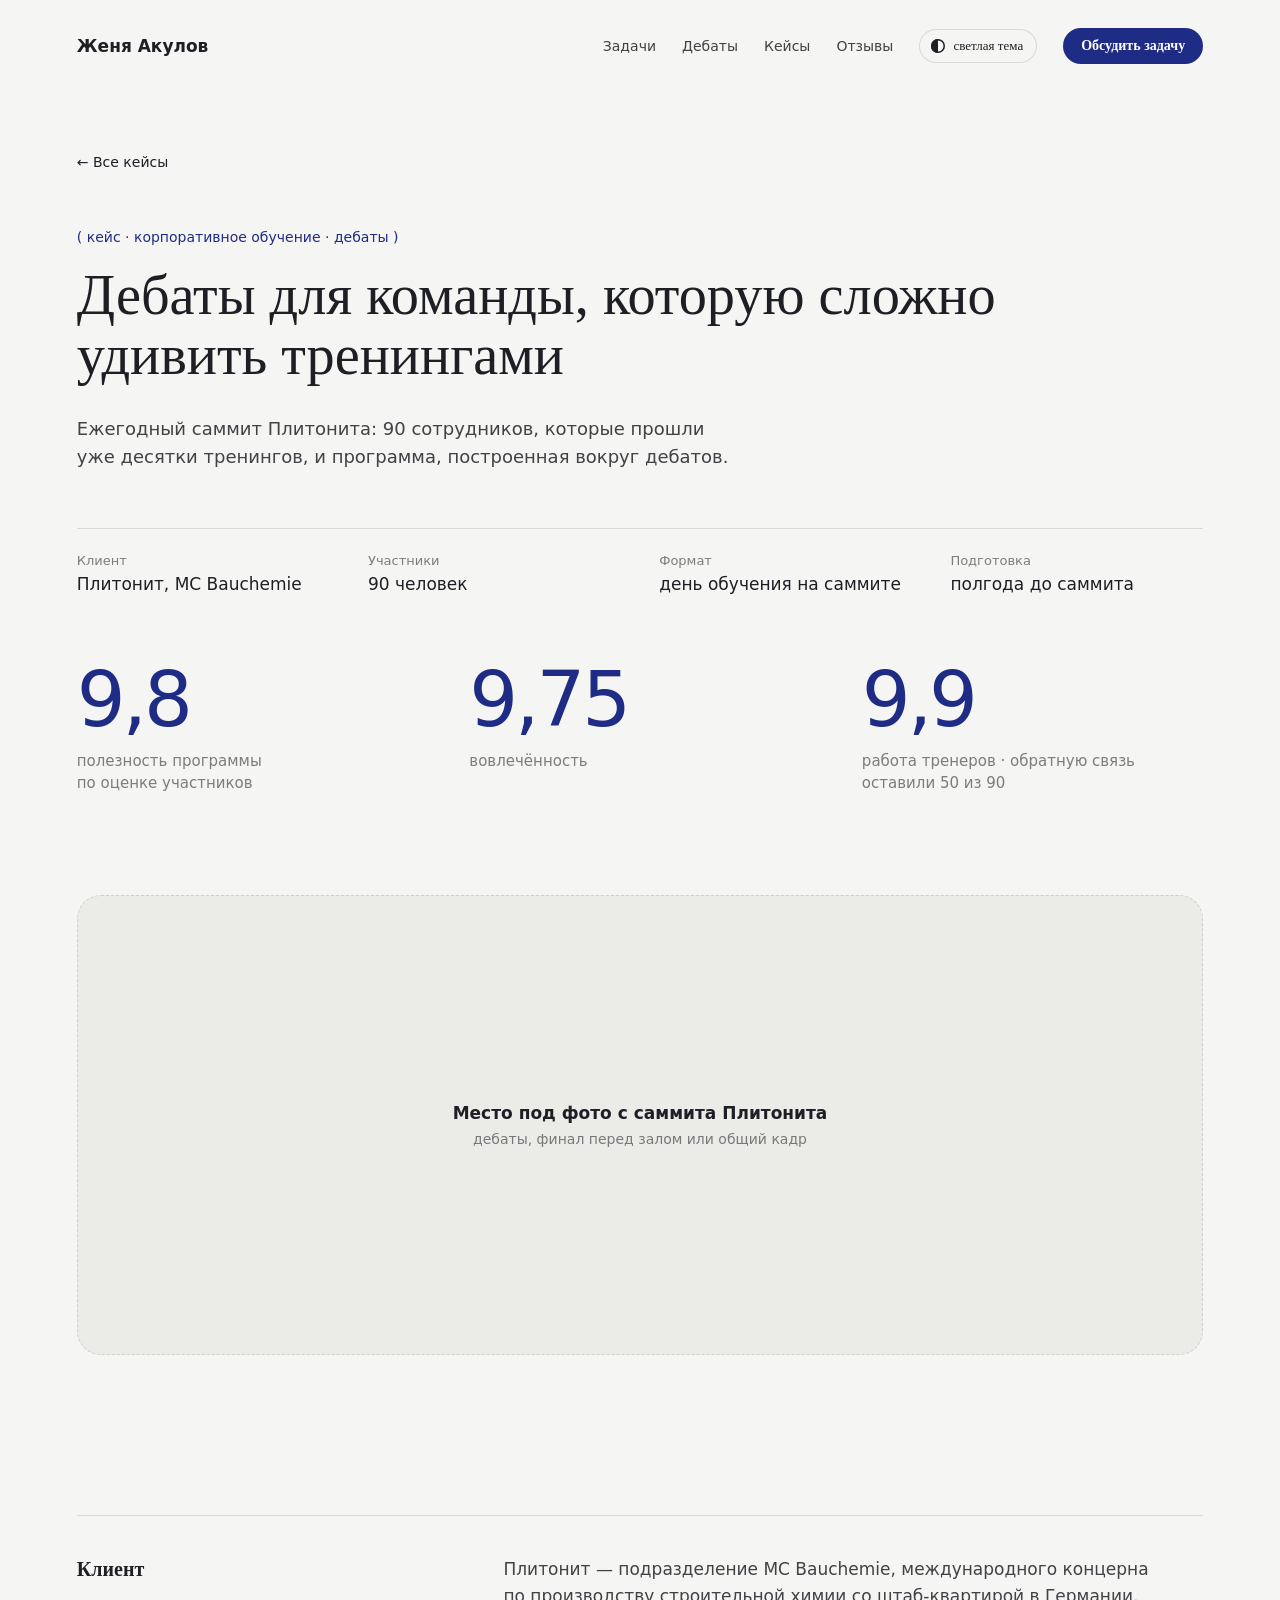
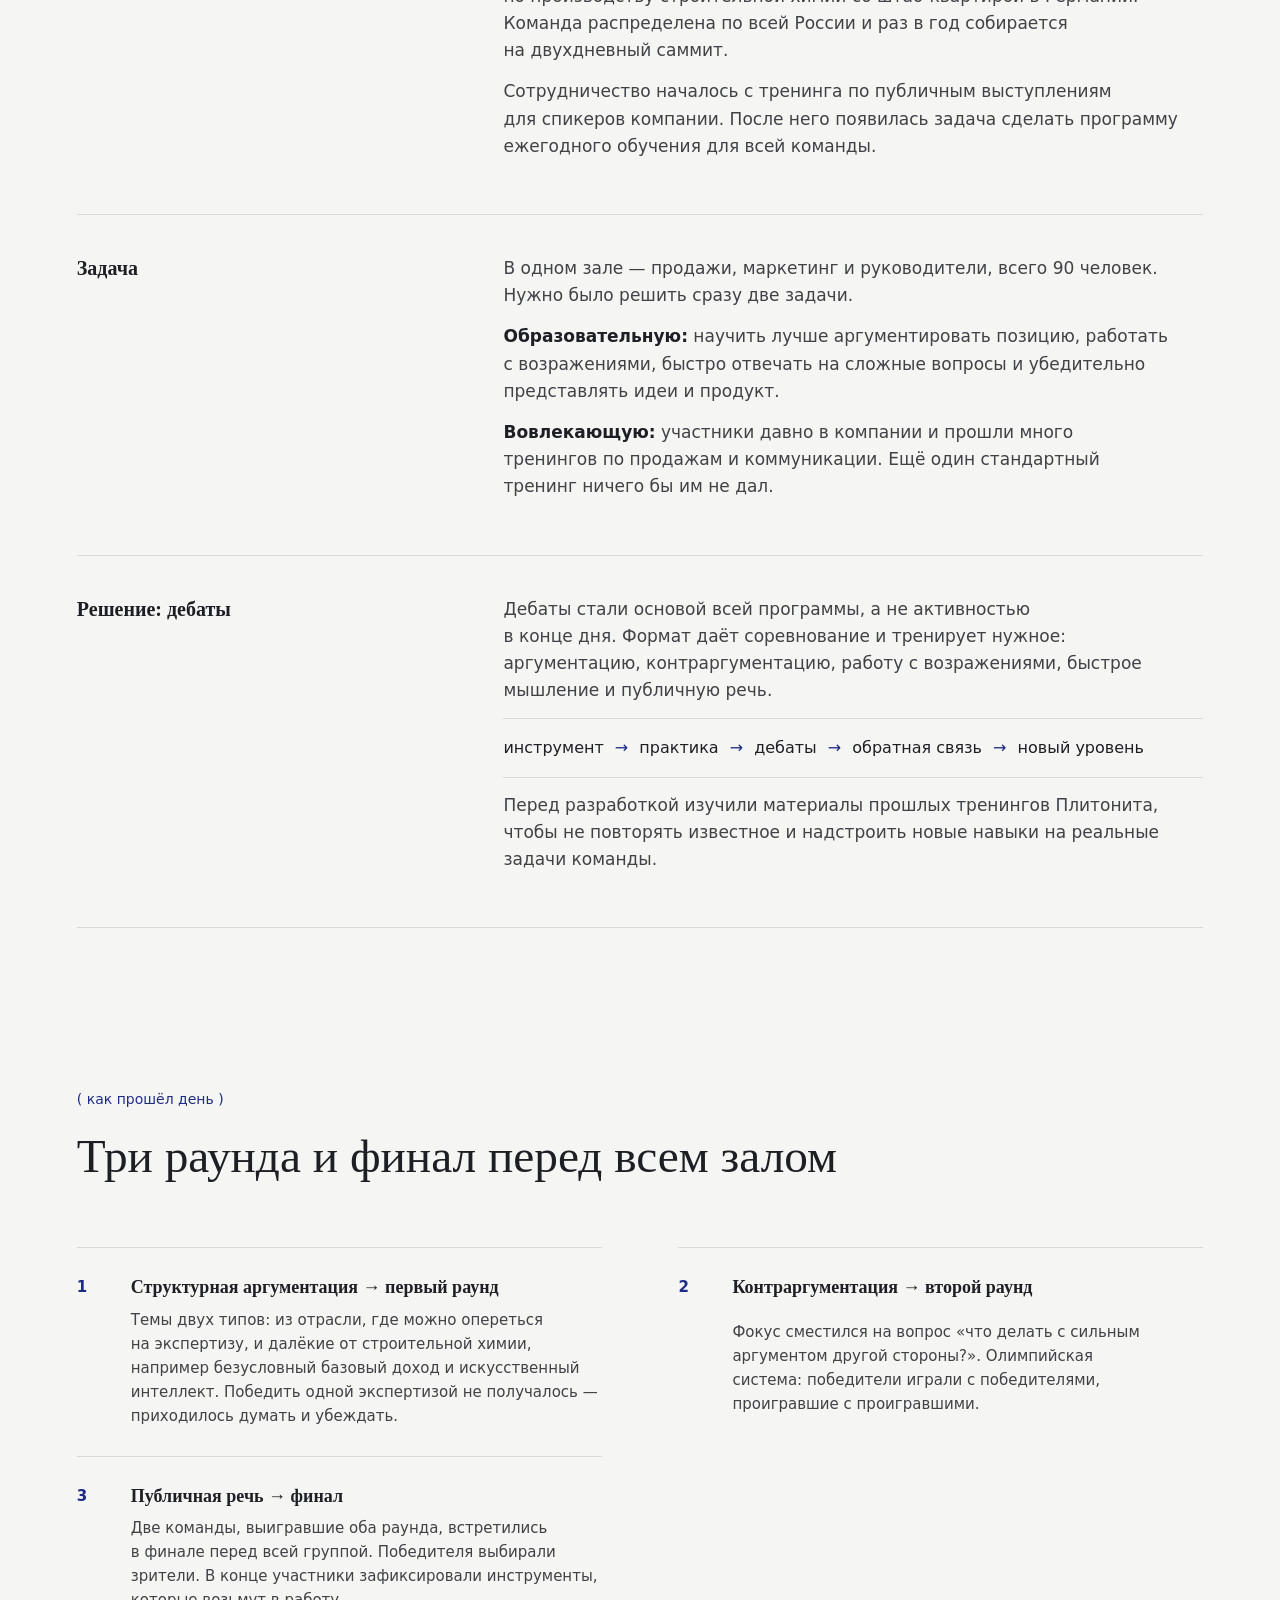
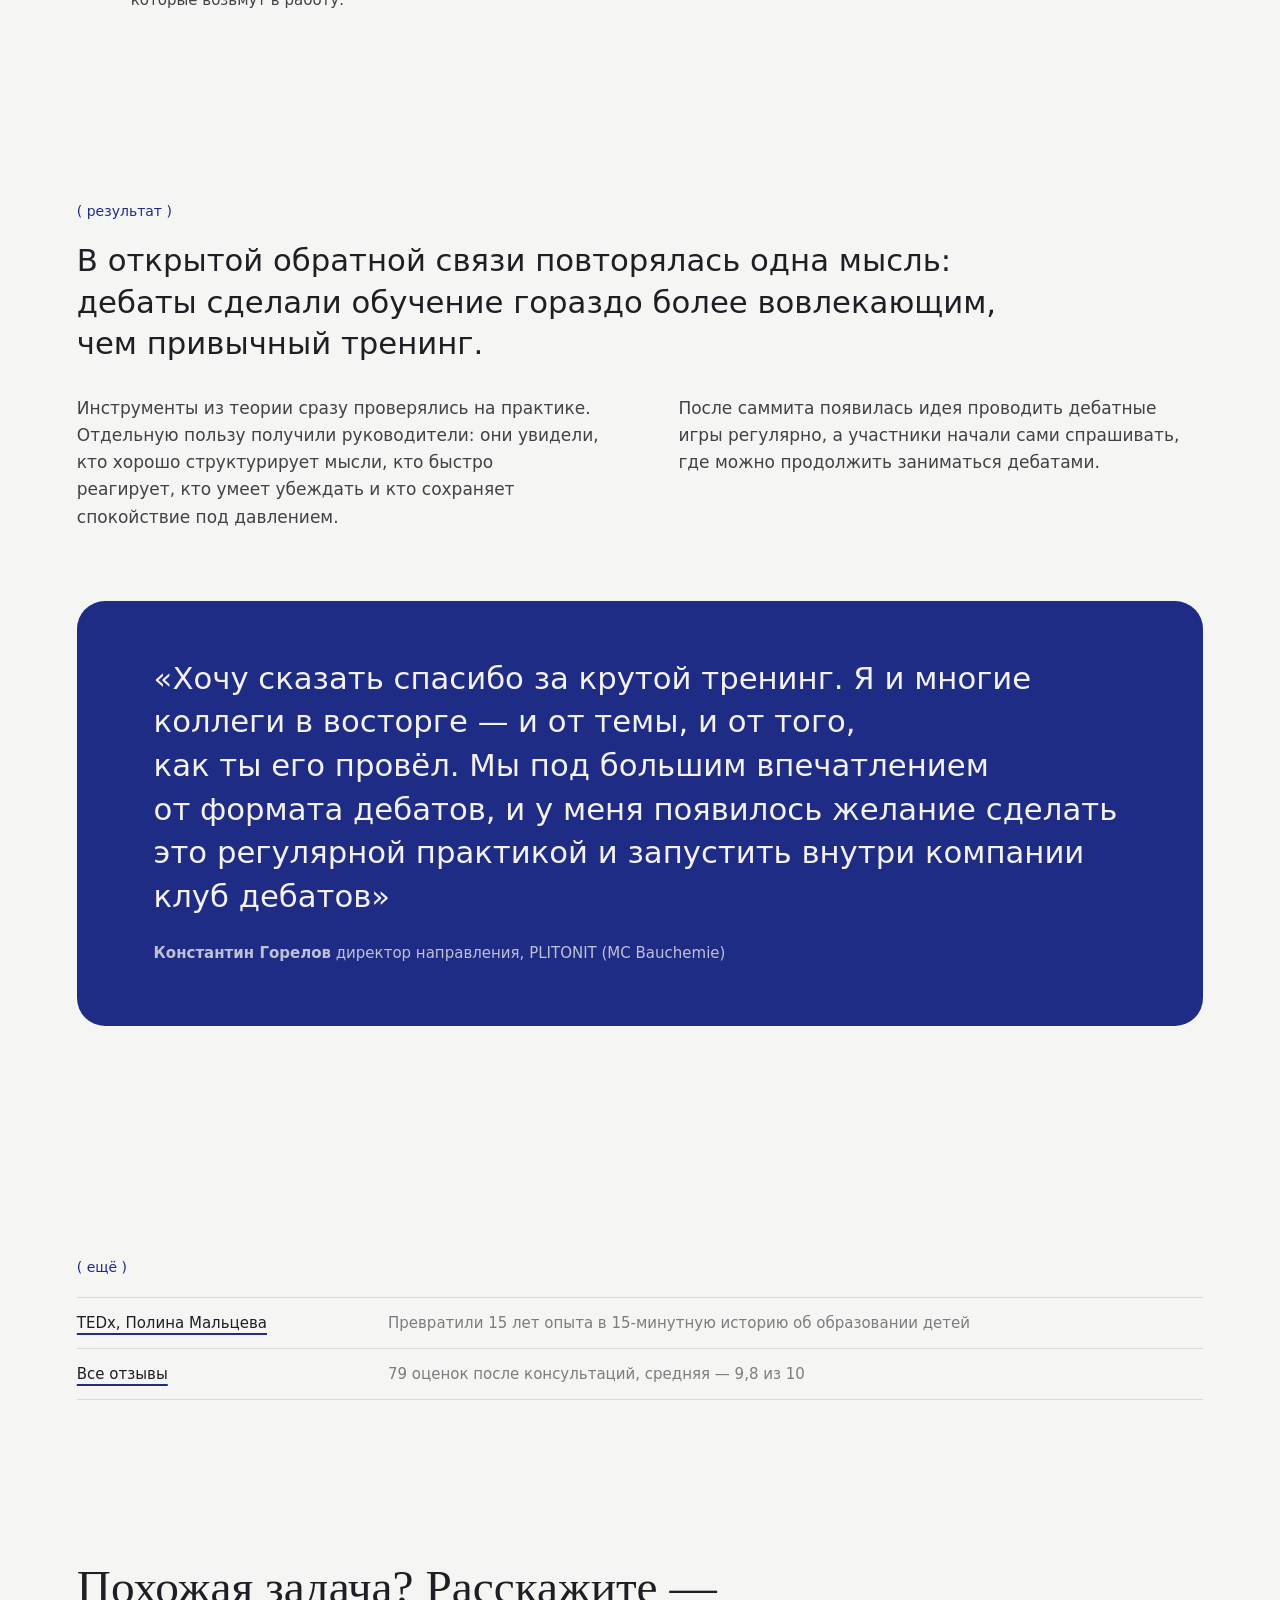
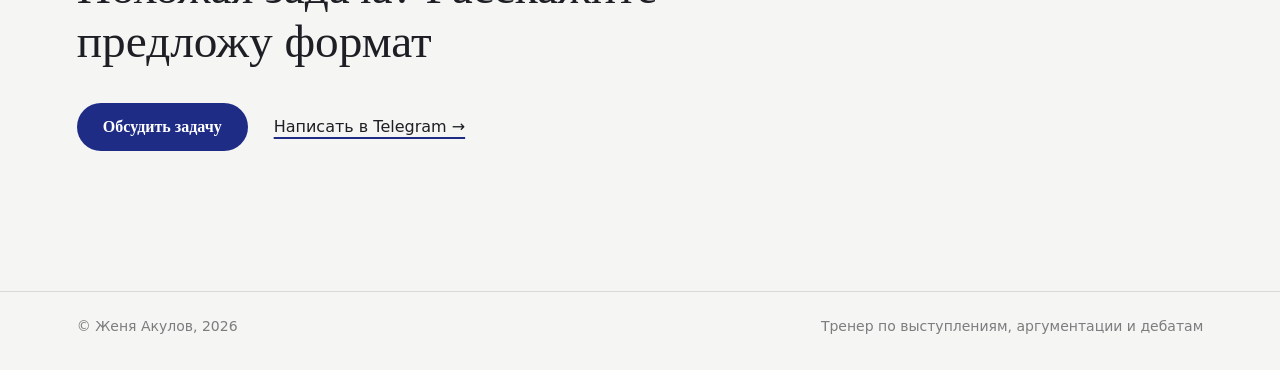
==== case-plitonit.html @ c0233791 "Add files via upload" ====
<!doctype html><html lang="ru"><head><meta charset="utf-8"><meta name="viewport" content="width=device-width,initial-scale=1"><title>Кейс: Плитонит · Женя Акулов</title><style>@font-face{font-family:'Golos Text';font-weight:400;font-display:swap;src:url(fonts/golos-text-cyrillic-400-normal.woff2) format('woff2');unicode-range:U+0301,U+0400-045F,U+0490-0491,U+04B0-04B1,U+2116}
@font-face{font-family:'Golos Text';font-weight:400;font-display:swap;src:url(fonts/golos-text-latin-400-normal.woff2) format('woff2');unicode-range:U+0000-00FF,U+0131,U+0152-0153,U+02BB-02BC,U+02C6,U+02DA,U+02DC,U+0304,U+0308,U+0329,U+2000-206F,U+20AC,U+2122,U+2191,U+2193,U+2212,U+2215,U+FEFF,U+FFFD}
@font-face{font-family:'Golos Text';font-weight:500;font-display:swap;src:url(fonts/golos-text-cyrillic-500-normal.woff2) format('woff2');unicode-range:U+0301,U+0400-045F,U+0490-0491,U+04B0-04B1,U+2116}
@font-face{font-family:'Golos Text';font-weight:500;font-display:swap;src:url(fonts/golos-text-latin-500-normal.woff2) format('woff2');unicode-range:U+0000-00FF,U+0131,U+0152-0153,U+02BB-02BC,U+02C6,U+02DA,U+02DC,U+0304,U+0308,U+0329,U+2000-206F,U+20AC,U+2122,U+2191,U+2193,U+2212,U+2215,U+FEFF,U+FFFD}
@font-face{font-family:'Golos Text';font-weight:600;font-display:swap;src:url(fonts/golos-text-cyrillic-600-normal.woff2) format('woff2');unicode-range:U+0301,U+0400-045F,U+0490-0491,U+04B0-04B1,U+2116}
@font-face{font-family:'Golos Text';font-weight:600;font-display:swap;src:url(fonts/golos-text-latin-600-normal.woff2) format('woff2');unicode-range:U+0000-00FF,U+0131,U+0152-0153,U+02BB-02BC,U+02C6,U+02DA,U+02DC,U+0304,U+0308,U+0329,U+2000-206F,U+20AC,U+2122,U+2191,U+2193,U+2212,U+2215,U+FEFF,U+FFFD}
@font-face{font-family:'Golos Text';font-weight:700;font-display:swap;src:url(fonts/golos-text-cyrillic-700-normal.woff2) format('woff2');unicode-range:U+0301,U+0400-045F,U+0490-0491,U+04B0-04B1,U+2116}
@font-face{font-family:'Golos Text';font-weight:700;font-display:swap;src:url(fonts/golos-text-latin-700-normal.woff2) format('woff2');unicode-range:U+0000-00FF,U+0131,U+0152-0153,U+02BB-02BC,U+02C6,U+02DA,U+02DC,U+0304,U+0308,U+0329,U+2000-206F,U+20AC,U+2122,U+2191,U+2193,U+2212,U+2215,U+FEFF,U+FFFD}
@font-face{font-family:'Dela Gothic One';font-weight:400;font-display:swap;src:url(fonts/dela-gothic-one-cyrillic-400-normal.woff2) format('woff2');unicode-range:U+0301,U+0400-045F,U+0490-0491,U+04B0-04B1,U+2116}
@font-face{font-family:'Dela Gothic One';font-weight:400;font-display:swap;src:url(fonts/dela-gothic-one-latin-400-normal.woff2) format('woff2');unicode-range:U+0000-00FF,U+0131,U+0152-0153,U+02BB-02BC,U+02C6,U+02DA,U+02DC,U+0304,U+0308,U+0329,U+2000-206F,U+20AC,U+2122,U+2191,U+2193,U+2212,U+2215,U+FEFF,U+FFFD}
@font-face{font-family:'Gearz';font-weight:700;src:url(fonts/gearz-b.woff2) format('woff2')}
*{box-sizing:border-box}html,body{margin:0}
body{background:transparent;font-family:'Golos Text',system-ui,sans-serif;-webkit-font-smoothing:antialiased}
.page{max-width:1440px;margin:0 auto}
.tool{position:sticky;top:0;z-index:50;display:flex;flex-wrap:wrap;gap:8px 18px;padding:10px 16px;background:rgba(24,24,27,.9);backdrop-filter:blur(10px)}
.tool>div{display:flex;gap:6px}
.tool button{font:500 14px 'Golos Text';border:0;border-radius:99px;padding:8px 14px;background:rgba(255,255,255,.1);color:#eee;cursor:pointer}
.tool button.on{background:#2F43C4;color:#fff}
@media (max-width:700px){.tool{position:static}}

.f-gearz{--disp:'Gearz';--dw:700;--ls:-.01em;--k:1}
.f-dela{--disp:'Dela Gothic One';--dw:400;--ls:-.01em;--k:.88}

.dark{--bg:#232327;--sf:#2D2D32;--ink:#F4F2EE;--mut:rgba(244,242,238,.8);--mut2:rgba(244,242,238,.55);--line:rgba(244,242,238,.13);--acc:#3D52D6;--acct:#9AA8FF;--hl:#1F2C86;--hlt:#F4F2EE;--btn:#2F43C4;--btnt:#FFFFFF}
.light{--bg:#F5F5F3;--sf:#EBEBE8;--ink:#1E1F24;--mut:rgba(30,31,36,.84);--mut2:rgba(30,31,36,.56);--line:rgba(30,31,36,.13);--acc:#1F2C86;--acct:#1F2C86;--hl:#1F2C86;--hlt:#F4F2EE;--btn:#1F2C86;--btnt:#FFFFFF}

.site{container-type:inline-size;background:var(--bg);color:var(--ink);overflow:hidden}
.site a{color:inherit;cursor:pointer}
.site h1,.site h2{font-family:var(--disp);font-weight:var(--dw);letter-spacing:var(--ls)}
.site h3{font:600 20px/1.3 'Golos Text';margin:0}
.site p{line-height:1.6}
img{display:block;max-width:100%}figure{margin:0}figcaption{font-size:13px;color:var(--mut);margin-top:10px}
.btn{display:inline-flex;align-items:center;white-space:nowrap;padding:15px 26px;border-radius:99px;font:600 16px 'Golos Text';text-decoration:none;border:0;cursor:pointer;background:var(--btn);color:var(--btnt)!important}
.btn.sm{padding:10px 18px;font-size:14px}
.lnk,.u{font-weight:500;text-decoration:underline;text-decoration-color:var(--acc);text-decoration-thickness:2px;text-underline-offset:5px}
.row{display:flex;gap:26px;align-items:center;flex-wrap:wrap}
.lbl{font-size:14px;color:var(--acct);margin:0 0 18px}

.nav{display:flex;align-items:center;gap:26px;padding:28px 6cqw}
.nav .logo{font-weight:600;font-size:17px;margin-right:auto}
.nav .links{display:flex;gap:26px;font-size:14px;color:var(--mut)}
.h{display:grid;grid-template-columns:1.3fr 1fr;gap:7cqw;padding:80px 6cqw 120px;align-items:center}
.hi{font-size:18px;color:var(--mut);margin:0 0 18px}
.site h1{font-size:calc(clamp(42px,5.4cqw,80px)*var(--k));line-height:1.04;margin:0 0 36px}
.acc{color:var(--acct)}
.strike{position:relative;color:var(--mut);opacity:.6;white-space:nowrap;margin-right:.15em}
.strike::after{content:'';position:absolute;left:-4%;right:-4%;top:50%;height:.11em;background:var(--acc);transform:rotate(-4deg)}
.lead{font-size:18px;color:var(--mut);max-width:560px;margin:0 0 36px}
.hph{position:relative;transform:rotate(2.5deg)}
.hph img{width:100%;aspect-ratio:4/5;object-fit:cover;object-position:50% 22%;border-radius:24px}
.glass{position:absolute;left:24px;bottom:28px;padding:12px 20px;border-radius:99px;font-size:15px;font-weight:500;color:#fff;background:rgba(35,35,39,.3);border:1px solid rgba(255,255,255,.45);backdrop-filter:blur(10px);-webkit-backdrop-filter:blur(10px);transform:rotate(-4deg)}
.facts{display:grid;grid-template-columns:repeat(4,1fr);gap:4cqw;padding:0 6cqw;border-top:1px solid var(--line);margin:0 6cqw;padding:28px 0 0}
.facts p{margin:0;font-size:15px;color:var(--mut);line-height:1.45}.facts b{display:block;font-size:30px;font-weight:600;color:var(--ink);margin-bottom:4px;letter-spacing:-.02em}
.logos{padding:36px 6cqw 0;margin:0;font-size:14px;color:var(--mut);max-width:1100px}

section{padding:160px 6cqw 0}
section>h2,.ag h2,.cg h2{font-size:calc(clamp(34px,4.2cqw,62px)*var(--k));line-height:1.05;margin:0 0 64px;max-width:1000px}

.trow{display:grid;grid-template-columns:160px 1fr 1.2fr;gap:4cqw;padding:34px 0;border-top:1px solid var(--line)}
.trow:last-child{border-bottom:1px solid var(--line)}
.tk{margin:2px 0 0;font-size:15px;color:var(--acct)}
.tm h3{margin-bottom:14px}.meta{margin:0;font-size:14px;color:var(--mut);line-height:1.6}
.td p{margin:0 0 12px;font-size:16px;color:var(--mut)}
details summary{list-style:none;cursor:pointer;font-size:14px;font-weight:500;color:var(--ink);display:inline-flex;gap:8px;align-items:center}
details summary::-webkit-details-marker{display:none}
details summary::after{content:'+';font-size:18px;transition:transform .2s;color:var(--acct)}
details[open] summary::after{transform:rotate(45deg)}
details p,details ol{font-size:15px;color:var(--mut);line-height:1.6;margin:12px 0 0}details ol{padding-left:18px}

.pcols{display:grid;grid-template-columns:repeat(3,1fr);gap:5cqw}
.pc{border-top:2px solid var(--acc);padding-top:26px}
.pc h3{font-size:21px;margin-bottom:16px}
.pc>p{font-size:16px;color:var(--mut);margin:0 0 14px}
.pc .q{margin:26px 0 0;font-size:15px;font-style:italic;color:var(--ink)}.pc .q span{display:block;font-style:normal;font-size:13px;color:var(--mut);margin-top:6px}

.ag{display:grid;grid-template-columns:1.1fr 1fr;gap:7cqw;align-items:center}
.ag .big img{width:100%;aspect-ratio:4/5;object-fit:cover;border-radius:24px}
.ag h2{margin-bottom:30px}
.ag p{font-size:17px;color:var(--mut);margin:0 0 16px;max-width:560px}
.dash{list-style:none;padding:0;margin:30px 0 0}.dash li{padding:12px 0;border-top:1px solid var(--line);font-size:15px}

.wide img{width:100%;height:440px;object-fit:cover;border-radius:24px}
.dg{display:grid;grid-template-columns:1fr 1fr;gap:6cqw;margin-top:56px}
.dg p{font-size:17px;color:var(--mut);margin:0 0 14px}
.dg .small{font-size:15px;margin-top:26px}
.fl{margin:0}.fl dt{font-weight:600;font-size:17px;padding-top:18px;border-top:1px solid var(--line)}.fl dd{margin:4px 0 18px;color:var(--mut);font-size:15px}
.cred2{margin:44px 0 0;font-size:14px;color:var(--mut);max-width:900px}

.cases article{display:grid;grid-template-columns:1fr 1.2fr;gap:6cqw;align-items:center;padding:56px 0;border-top:1px solid var(--line)}
.cases .num{margin:0;font-size:clamp(64px,8cqw,124px);font-weight:400;line-height:.9;letter-spacing:-.04em;color:var(--acct)}.num small{display:block;font-size:16px;letter-spacing:0;color:var(--mut);margin-top:12px}
.tag{font-size:13px;color:var(--mut);margin:0 0 12px}
.cases h3{font-size:24px;line-height:1.25;margin-bottom:16px}
.cases article p{font-size:16px;color:var(--mut)}
.c2 img{width:100%;aspect-ratio:4/3;object-fit:cover;border-radius:24px}
.cases .score{font-size:30px;font-weight:600;color:var(--ink)!important;margin:18px 0 0}.score span{display:block;font-size:14px;font-weight:400;color:var(--mut)}
.row2{display:flex;gap:24px;margin-top:20px}
.mini{list-style:none;padding:0;margin:0;border-top:1px solid var(--line)}
.mini li{display:grid;grid-template-columns:260px 1fr;gap:4cqw;padding:16px 0;border-bottom:1px solid var(--line);font-size:15px}.mini span{color:var(--mut)}

.sg{display:grid;grid-template-columns:.8fr 1.3fr;gap:6cqw;align-items:start}
.sg img{width:100%;aspect-ratio:4/5;object-fit:cover;border-radius:24px;transform:rotate(-2deg)}
.sg p{font-size:17px;color:var(--mut);margin:0 0 16px}
.edu{display:grid;grid-template-columns:120px 1fr;gap:10px 20px;margin:34px 0 0;font-size:15px}.edu dt{color:var(--acct)}.edu dd{margin:0;color:var(--mut)}
.tl{list-style:none;padding:0;margin:80px 0 0;display:grid;grid-template-columns:repeat(4,1fr);gap:20px}
.tl img{width:100%;aspect-ratio:3/2;object-fit:cover;border-radius:16px;margin-bottom:12px}.tl span{font-size:14px;color:var(--mut)}

.bq{margin:0 0 70px;padding:56px 6cqw 46px;border-radius:28px;background:var(--hl);color:var(--hlt)}
.bq>p{font-size:clamp(22px,2.4cqw,32px);line-height:1.35;margin:0 0 26px;font-weight:500;max-width:1000px}
.bq footer{font-size:15px;opacity:.75;margin-bottom:18px}.bq summary{color:var(--hlt)}.bq summary::after{color:var(--hlt)}.bq details p{color:var(--hlt);opacity:.8;max-width:900px}
.sqs{display:grid;grid-template-columns:1fr 1fr;gap:50px 6cqw;margin-bottom:50px}
.sq p{margin:0;font-size:18px;line-height:1.55}.sq .w{font-size:14px;color:var(--mut);margin-top:12px}.sq .w b{color:var(--ink);font-weight:600}

.qs details{display:block;border-top:1px solid var(--line);padding:24px 0}.qs details:last-child{border-bottom:1px solid var(--line)}
.qs summary{font-size:19px;display:flex;justify-content:space-between;width:100%}.qs details p{font-size:16px;max-width:760px}
.contact{padding-bottom:140px}
.cg{display:grid;grid-template-columns:1.2fr 1fr;gap:7cqw}
.cg h2{margin-bottom:22px}.cg p{font-size:17px;color:var(--mut);margin:0 0 30px}
.cl{display:grid;grid-template-columns:120px 1fr;gap:12px 20px;margin:0;font-size:17px}.cl dt{color:var(--mut)}.cl dd{margin:0}
form{display:flex;flex-direction:column;gap:6px;padding-top:6px}
form input,form textarea{font:17px 'Golos Text';padding:16px 0;border:0;border-bottom:1px solid var(--line);background:transparent;color:var(--ink);outline:0}
form input::placeholder,form textarea::placeholder{color:var(--mut)}
form .btn{margin-top:26px;align-self:flex-start}form small{font-size:12px;color:var(--mut);margin-top:12px}
.foot{display:flex;justify-content:space-between;flex-wrap:wrap;gap:8px;padding:26px 6cqw 36px;font-size:14px;color:var(--mut);border-top:1px solid var(--line)}

@container (max-width:760px){
 .nav{padding:18px 20px}.nav .links{display:none}
 .h,.ag,.dg,.cases article,.sg,.cg,.pcols,.sqs{grid-template-columns:1fr}
 .h{padding:30px 20px 70px;gap:44px}.hph{transform:rotate(1.5deg);margin:0 6px}
 .facts{grid-template-columns:1fr 1fr;margin:0 20px;gap:22px}.logos{padding:28px 20px 0}
 section{padding:100px 20px 0}section>h2,.ag h2,.cg h2{margin-bottom:40px}
 .trow{grid-template-columns:1fr;gap:10px}
 .mini li{grid-template-columns:1fr;gap:4px}
 .wide img{height:240px}.tl{grid-template-columns:1fr 1fr}
 .bq{padding:36px 22px}.contact{padding-bottom:80px}.foot{padding:22px 20px}
 .cases article{gap:26px}
}

figcaption,.meta,.tag,.facts p,.logos,.mini span,.sq .w,.foot,.cred2,.tl span,.pc .q span,form small,.cl dt,.hi,.num small{color:var(--mut2)!important}
.facts b,.sq .w b{color:var(--ink)!important}
.sg{grid-template-columns:1.4fr 1fr}
.bigq{position:relative;margin-top:160px;height:680px;overflow:hidden}
.bigq img{width:100%;height:100%;object-fit:cover;object-position:80% 30%}
.bigq::after{content:'';position:absolute;inset:0;background:linear-gradient(90deg,rgba(20,20,24,.88) 0%,rgba(20,20,24,.6) 45%,rgba(20,20,24,0) 75%)}
.bigq blockquote{position:absolute;z-index:2;left:6cqw;bottom:80px;margin:0;max-width:640px;color:#F4F2EE;font-family:var(--disp);font-weight:var(--dw);letter-spacing:var(--ls);font-size:calc(clamp(30px,3.8cqw,56px)*var(--k));line-height:1.08}
.bigq blockquote span{display:block;font:400 15px 'Golos Text';letter-spacing:0;color:#9AA8FF;margin-top:24px}
.mid{margin:120px 6cqw 0;padding:44px 0;border-top:1px solid var(--line);border-bottom:1px solid var(--line);display:flex;justify-content:space-between;align-items:center;gap:30px;flex-wrap:wrap}
.mid p{margin:0;font-size:clamp(20px,2cqw,26px);font-weight:500;max-width:560px;line-height:1.35}
.cases .c2{grid-template-columns:1fr 1.2fr}
@container (max-width:760px){.bigq{height:520px;margin-top:100px}.bigq img{object-position:78% 30%}.bigq::after{background:linear-gradient(0deg,rgba(20,20,24,.92) 0%,rgba(20,20,24,.5) 55%,rgba(20,20,24,0) 85%)}.bigq blockquote{left:20px;right:20px;bottom:40px}.mid{margin:80px 20px 0}.sg{grid-template-columns:1fr}}

.tg{display:grid;grid-template-columns:.8fr 1.6fr;gap:5cqw;align-items:start}
.tph{position:sticky;top:80px}.tph img{width:100%;aspect-ratio:3/4;object-fit:cover;object-position:60% 50%;border-radius:24px}
.rows .trow{grid-template-columns:1fr 1.15fr;gap:3cqw}
.rows .trow:first-child{border-top:0;padding-top:0}
.tm .tk{margin:0 0 8px}
.pc .q{margin:0 0 22px!important;font-size:19px!important;line-height:1.45;font-style:normal!important;color:var(--ink)}
.pc .q span{font-size:13px}
.pc h3{font-size:16px!important;font-weight:500!important;color:var(--acct);margin-bottom:18px}
.sbig img{width:100%;aspect-ratio:4/5;object-fit:cover;border-radius:24px;transform:rotate(2deg)}
.sbig{margin-bottom:40px}
.tl{grid-template-columns:repeat(3,1fr)}
@container (max-width:760px){.tg{grid-template-columns:1fr}.tph{position:static}.tph img{aspect-ratio:4/3}.rows .trow{grid-template-columns:1fr}.tl{grid-template-columns:1fr 1fr}}

.mq2{margin:44px 0 0;padding-left:22px;border-left:3px solid var(--acc);font-family:var(--disp);font-weight:var(--dw);letter-spacing:var(--ls);font-size:calc(clamp(22px,2.2cqw,30px)*var(--k));line-height:1.2;color:var(--ink);max-width:620px}
.tph img{object-position:58% 50%}

.nav a.logo{text-decoration:none;font-weight:600;font-size:17px;margin-right:auto}
.nav .links a{text-decoration:none}
.nav .links a:hover{color:var(--ink)}
.theme{font:500 13px 'Golos Text';color:var(--ink);background:transparent;border:0;box-shadow:inset 0 0 0 1px var(--line);border-radius:99px;padding:9px 14px 9px 34px;cursor:pointer;position:relative;white-space:nowrap}
.theme::before{content:'';position:absolute;left:12px;top:50%;width:14px;height:14px;margin-top:-7px;border-radius:50%;background:linear-gradient(90deg,var(--ink) 50%,transparent 50%);box-shadow:inset 0 0 0 1.5px var(--ink)}
.light .tt-l,.dark .tt-d{display:none}
.site{transition:background-color .35s,color .35s}
.rv-in{opacity:0;transform:translateY(22px);transition:opacity .7s ease,transform .7s cubic-bezier(.2,.7,.2,1)}
.rv-in.on{opacity:1;transform:none}
.strike.draw::after{transform-origin:left center;animation:strk .7s .5s cubic-bezier(.6,0,.2,1) both}
@keyframes strk{from{transform:rotate(-4deg) scaleX(0)}to{transform:rotate(-4deg) scaleX(1)}}
.lnk,.u,.btn{transition:opacity .2s,transform .2s}.btn:hover{transform:translateY(-1px)}
.vids{margin-top:80px}.vlab{font-size:14px;color:var(--acct);margin:0 0 22px}
.vg{display:grid;grid-template-columns:repeat(4,1fr);gap:18px}
.vc{display:flex;flex-direction:column;gap:8px;padding:22px;border-radius:20px;background:var(--sf);text-decoration:none;min-height:190px}
.vc .pl{width:44px;height:44px;border-radius:50%;display:grid;place-items:center;background:var(--btn);color:var(--btnt);font-size:14px;margin-bottom:auto}
.vc b{font-size:16px;font-weight:600;line-height:1.3;margin-top:22px}.vc>span:last-child{font-size:13px;color:var(--mut2)}
.vc:hover{transform:translateY(-2px)}.vc{transition:transform .2s}
@container (max-width:760px){.theme{padding:8px 10px 8px 30px;font-size:12px}.vg{grid-template-columns:1fr 1fr}.nav{gap:10px}.nav .btn.sm{display:none}}
.nw{white-space:nowrap}

/* ===== typography pass ===== */
.f-dela{--ls:0em}
.site h1,.site h2,.site h3{text-wrap:balance}
.site p,.site dd,.site li,.site blockquote{text-wrap:pretty}
.site h1{line-height:1.12}
section>h2,.ag h2,.cg h2,.phead h1,.pcta h2{line-height:1.15}
.site .mq2{max-width:880px;font-size:calc(clamp(22px,2.1cqw,29px)*var(--k));line-height:1.32;padding-left:26px}
.sg>div:first-child{min-width:0}
.bigq blockquote{max-width:780px;line-height:1.22}
.kor{max-width:none}
.kor blockquote{max-width:1000px;line-height:1.28}
.kor p{max-width:860px;line-height:1.6}
.bq>p{line-height:1.42}
.cases .num{line-height:1}
.lead{line-height:1.6}
.sq p{line-height:1.6}
.pc .q{line-height:1.5}
.pc h3{line-height:1.4}
.trow h3,.cases h3,.crow h3,.steps h3{line-height:1.3}
.facts b{line-height:1.1}
.site h1{text-wrap:wrap}
.site .mq2.wide2{max-width:1000px;margin:90px 0 0;font-size:calc(clamp(24px,2.6cqw,36px)*var(--k));line-height:1.3}
.site .mq2.wide2{max-width:none;font-size:calc(clamp(24px,2.9cqw,40px)*var(--k))}
.site .mq2.col{max-width:none;margin:48px 0 0;font-size:calc(clamp(22px,2.2cqw,30px)*var(--k));line-height:1.32}
@container (max-width:760px){section>h2,.ag h2,.cg h2,.pcta h2{font-size:calc(27px*var(--k))}.site h1,.site h2{hyphens:auto;-webkit-hyphens:auto}}
@container (max-width:760px){section>h2.hl2{font-size:min(calc(27px*var(--k)),6.6cqw);white-space:normal}}
@container (max-width:760px){section>h2.hl2{font-size:min(calc(27px*var(--k)),6.2cqw)}section>h2.hl2 span{display:block}}
.tgbox{padding:40px;border-radius:24px;background:var(--sf);align-self:start}
.tgq{font-size:19px!important;line-height:1.5;color:var(--ink)!important;margin:0 0 28px!important}
.btn.big{padding:18px 32px;font-size:17px}
.tgs{font-size:14px!important;color:var(--mut2)!important;margin:16px 0 0!important}
@container (max-width:760px){.tgbox{padding:26px}}
.nav a.logo{text-decoration:none;font-weight:600;font-size:17px;margin-right:auto}
.nav .links a{text-decoration:none}
.pin{padding:60px 6cqw 0}
.back{display:inline-block;font-size:14px;color:var(--mut2);text-decoration:none;margin-bottom:56px}
.phead h1{font-size:calc(clamp(38px,5cqw,76px)*var(--k));line-height:1.05;margin:0 0 30px;max-width:1100px}
.phead .lead{max-width:720px}
.meta4{display:grid;grid-template-columns:repeat(4,1fr);gap:3cqw;margin:56px 0 0;padding-top:24px;border-top:1px solid var(--line)}
.meta4 dt{font-size:13px;color:var(--mut2)}.meta4 dd{margin:6px 0 0;font-size:17px;font-weight:500}
.bign{display:grid;grid-template-columns:repeat(3,1fr);gap:4cqw;margin-top:70px}
.bign p{margin:0;font-size:15px;color:var(--mut2);line-height:1.45}
.bign b{display:block;font-size:clamp(52px,6cqw,92px);font-weight:400;letter-spacing:-.04em;line-height:.95;color:var(--acct);margin-bottom:14px}
.pwide{margin:120px 6cqw 0}.pwide img{width:100%;height:520px;object-fit:cover;border-radius:24px}
.crow{display:grid;grid-template-columns:1fr 2fr;gap:6cqw;padding:40px 0;border-top:1px solid var(--line)}
.crow:last-child{border-bottom:1px solid var(--line)}
.crow p{font-size:17px;color:var(--mut);margin:0 0 14px;max-width:720px}.crow b{color:var(--ink);font-weight:600}
.cyc{font-size:16px!important;color:var(--ink)!important;padding:16px 0;border-top:1px solid var(--line);border-bottom:1px solid var(--line)}.cyc i{font-style:normal;color:var(--acct);margin:0 6px}
.steps{list-style:none;padding:0;margin:0;counter-reset:st;display:grid;grid-template-columns:1fr 1fr;gap:0 6cqw}
.steps li{counter-increment:st;padding:28px 0;border-top:1px solid var(--line);display:grid;grid-template-columns:44px 1fr;column-gap:10px}
.steps li::before{content:counter(st);grid-row:span 2;font-size:15px;color:var(--acct);font-weight:600;padding-top:2px}
.steps h3{font-size:18px;margin:0 0 8px}.steps p{margin:0;font-size:15px;color:var(--mut)}
.big{font-size:clamp(22px,2.4cqw,32px)!important;line-height:1.35!important;font-weight:500;max-width:1000px;margin:0 0 30px}
.two{display:grid;grid-template-columns:1fr 1fr;gap:6cqw;margin-bottom:70px}.two p{font-size:17px;color:var(--mut);margin:0}
section .bq{margin-top:60px}
.mq2 span{display:block;font:400 14px 'Golos Text';color:var(--mut2);margin-top:14px;letter-spacing:0}
.vid{display:flex;gap:24px;align-items:center;padding:34px 0;border-top:1px solid var(--line);border-bottom:1px solid var(--line)}
.vid .play{width:72px;height:72px;border-radius:50%;display:grid;place-items:center;background:var(--btn);color:var(--btnt);font-size:22px;flex:none}
.vid b{display:block;font-size:20px;font-weight:600;margin-bottom:6px}.vid span{font-size:14px;color:var(--mut2)}
.aqs{display:grid;grid-template-columns:1fr 1fr;gap:56px 6cqw;margin-top:70px}
.aqt{font-size:18px;line-height:1.55;margin:0}.aq details{margin-top:12px}.aq .w{font-size:14px;color:var(--mut2);margin:14px 0 0}.aq .w b{color:var(--ink);font-weight:600}
.filt{display:flex;flex-wrap:wrap;gap:8px;margin:-24px 0 44px}
.filt button{font:500 14px 'Golos Text';padding:9px 16px;border-radius:99px;border:0;cursor:pointer;background:transparent;color:var(--ink);box-shadow:inset 0 0 0 1px var(--line)}
.filt button.on{background:var(--btn);color:var(--btnt);box-shadow:none}
.cms{columns:3;column-gap:4cqw}
.cm{break-inside:avoid;padding:0 0 30px;margin-bottom:30px;border-bottom:1px solid var(--line)}
.cm p{margin:0 0 10px;font-size:16px;line-height:1.55}.cm span{font-size:13px;color:var(--mut2)}
.pcta{padding-bottom:140px}.pcta h2{margin-bottom:34px}
@container (max-width:760px){
 .pin{padding:30px 20px 0}.back{margin-bottom:34px}
 .meta4{grid-template-columns:1fr 1fr;gap:20px}.bign{grid-template-columns:1fr;gap:30px;margin-top:44px}
 .pwide{margin:70px 20px 0}.pwide img{height:280px}
 .crow,.steps,.two,.aqs{grid-template-columns:1fr}.crow{gap:12px}
 .cms{columns:1}.pcta{padding-bottom:80px}
}
.letters{display:grid;grid-template-columns:1fr 1fr;gap:6cqw}
.letter{display:grid;grid-template-columns:200px 1fr;gap:34px;align-items:start}
.lt{border:0;padding:0;background:none;cursor:zoom-in;display:block}
.lt img{width:100%;aspect-ratio:1/1.414;object-fit:cover;object-position:top;border-radius:6px;box-shadow:0 1px 2px rgba(0,0,0,.12),0 14px 34px rgba(0,0,0,.18);transition:transform .25s}
.letter:nth-child(1) .lt img{transform:rotate(-2deg)}.letter:nth-child(2) .lt img{transform:rotate(1.5deg)}
.lt:hover img{transform:rotate(0) scale(1.03)}
.letter figcaption{margin:0;color:var(--ink)!important;font-size:15px}
.letter b{display:block;font-size:20px;font-weight:600;margin-bottom:6px}
.lk{display:block;color:var(--mut2);margin-bottom:18px}
.lq{display:block;font-size:17px;line-height:1.55;margin-bottom:14px}
.ls{display:block;font-size:13px;color:var(--mut2)}
.lbx{position:fixed;inset:0;z-index:100;background:rgba(15,15,18,.86);display:grid;place-items:center;padding:24px;cursor:zoom-out}
.lbx img{max-height:92vh;max-width:100%;border-radius:4px;box-shadow:0 20px 60px rgba(0,0,0,.5)}
.lbx button{position:absolute;top:16px;right:20px;font-size:34px;line-height:1;border:0;background:none;color:#fff;cursor:pointer}
@container (max-width:760px){.letters{grid-template-columns:1fr;gap:56px}.letter{grid-template-columns:120px 1fr;gap:20px}}
.certs{display:grid;grid-template-columns:1fr 1fr;gap:5cqw}
.cert .lt img{aspect-ratio:1.414/1;object-position:center;transform:none!important}
.cert:nth-child(1) .lt img{transform:rotate(-1deg)!important}.cert:nth-child(2) .lt img{transform:rotate(1deg)!important}
.cert .lt:hover img{transform:scale(1.02)!important}
.cert figcaption{margin-top:22px;color:var(--ink)!important}
.cert b{display:block;font-size:18px;font-weight:600;margin-bottom:6px;line-height:1.35}
.hint{font-size:13px;color:var(--mut2);margin:34px 0 0}
.lt{position:relative}
.lt::after{content:'⤢ открыть';position:absolute;right:10px;bottom:10px;font:500 12px 'Golos Text';padding:5px 10px;border-radius:99px;background:rgba(20,20,24,.75);color:#fff;opacity:0;transition:opacity .2s}
.lt:hover::after,.lt:focus-visible::after{opacity:1}
@media (hover:none){.lt::after{opacity:1}}
@container (max-width:760px){.certs{grid-template-columns:1fr;gap:44px}}
.ph{margin-top:100px}
.phbox{height:460px;border-radius:24px;border:1.5px dashed var(--line);background:var(--sf);display:flex;flex-direction:column;align-items:center;justify-content:center;gap:8px;text-align:center;padding:20px}
.phbox b{font-size:17px;font-weight:600}.phbox span{font-size:14px;color:var(--mut2)}
.vbig,.vph{display:flex;gap:20px;align-items:center;padding:26px 28px;border-radius:22px;margin:0 0 14px;text-decoration:none;max-width:820px}
.vbig{background:var(--btn);color:var(--btnt)!important}.vbig .pl{background:var(--btnt);color:var(--btn)}
.vph{border:1.5px dashed var(--line);background:var(--sf)}.vph .pl{background:var(--line);color:var(--ink)}
.vbig .pl,.vph .pl{width:56px;height:56px;border-radius:50%;display:grid;place-items:center;flex:none;font-size:18px}
.vbig b,.vph b{display:block;font-size:18px;font-weight:600;margin-bottom:4px}.vbig span span,.vbig>span:last-child{font-size:14px}.vph>span:last-child{font-size:14px;color:var(--mut2)}
.vbig:hover{transform:translateY(-2px)}.vbig{transition:transform .2s}
.kor{margin:0 0 70px;padding:50px 0;border-top:1px solid var(--line);border-bottom:1px solid var(--line);max-width:900px}
.kor blockquote{margin:0 0 28px;font-family:var(--disp);font-weight:var(--dw);font-size:calc(clamp(24px,2.8cqw,38px)*var(--k));line-height:1.15}
.kor p{font-size:18px;line-height:1.55;margin:0 0 12px}.kor .w{font-size:14px;color:var(--mut2);margin-top:20px}.kor .w b{color:var(--ink)}
@container (max-width:760px){.phbox{height:260px}.ph{margin-top:60px}}
.kor{max-width:none}.kor blockquote{max-width:1000px;line-height:1.28}.kor p{max-width:860px}
a.vid{text-decoration:none;color:inherit}a.vid:hover .play{transform:scale(1.06)}.vid .play{transition:transform .2s}
.vnote{margin:18px 0 0;font-size:15px}
.vrev{background:var(--sf);color:var(--ink)!important}.vrev .pl{background:var(--btn);color:var(--btnt)}
.vph2{border:1.5px dashed var(--line);background:var(--sf);border-radius:22px;padding:30px}
.vph2 .play{background:var(--line)!important;color:var(--ink)!important}
</style></head><body><div class="page"><div class="site light f-dela"><header class="phead"><nav class="nav"><a class="logo" href="index.html">Женя Акулов</a><span class="links"><a href="index.html#tasks">Задачи</a><a href="index.html#debates">Дебаты</a><a href="index.html#cases">Кейсы</a><a href="reviews.html">Отзывы</a></span><button class="theme" type="button" aria-label="Сменить тему"><span class="tt-d">светлая&nbsp;тема</span><span class="tt-l">тёмная&nbsp;тема</span></button><a class="btn sm" href="index.html#contact">Обсудить задачу</a></nav><div class="pin"><a class="back" href="index.html#cases">← Все&nbsp;кейсы</a>
<p class="lbl">(&nbsp;кейс · корпоративное обучение · дебаты&nbsp;)</p><h1>Дебаты для&nbsp;команды, которую сложно удивить тренингами</h1>
<p class="lead">Ежегодный саммит Плитонита: 90&nbsp;сотрудников, которые прошли уже&nbsp;десятки тренингов, и&nbsp;программа, построенная вокруг дебатов.</p>
<dl class="meta4"><div><dt>Клиент</dt><dd>Плитонит, MC&nbsp;Bauchemie</dd></div><div><dt>Участники</dt><dd>90&nbsp;человек</dd></div><div><dt>Формат</dt><dd>день обучения на&nbsp;саммите</dd></div><div><dt>Подготовка</dt><dd>полгода до&nbsp;саммита</dd></div></dl>
<div class="bign"><p><b>9,8</b>полезность программы по&nbsp;оценке участников</p><p><b>9,75</b>вовлечённость</p><p><b>9,9</b>работа тренеров · обратную связь оставили 50&nbsp;из&nbsp;90</p></div></div></header>
<figure class="pwide ph"><div class="phbox"><b>Место под&nbsp;фото с&nbsp;саммита Плитонита</b><span>дебаты, финал перед залом или&nbsp;общий&nbsp;кадр</span></div></figure>
<section><div class="crow"><h3>Клиент</h3><div><p>Плитонит&nbsp;— подразделение MC&nbsp;Bauchemie, международного концерна по&nbsp;производству строительной химии со&nbsp;штаб-квартирой в&nbsp;Германии. Команда распределена по&nbsp;всей России и&nbsp;раз&nbsp;в&nbsp;год собирается на&nbsp;двухдневный саммит.</p><p>Сотрудничество началось с&nbsp;тренинга по&nbsp;публичным выступлениям для&nbsp;спикеров компании. После него появилась задача сделать программу ежегодного обучения для&nbsp;всей команды.</p></div></div><div class="crow"><h3>Задача</h3><div><p>В&nbsp;одном зале&nbsp;— продажи, маркетинг и&nbsp;руководители, всего 90&nbsp;человек. Нужно было решить сразу две задачи.</p><p><b>Образовательную:</b> научить лучше аргументировать позицию, работать с&nbsp;возражениями, быстро отвечать на&nbsp;сложные вопросы и&nbsp;убедительно представлять идеи и&nbsp;продукт.</p><p><b>Вовлекающую:</b> участники давно в&nbsp;компании и&nbsp;прошли много тренингов по&nbsp;продажам и&nbsp;коммуникации. Ещё&nbsp;один стандартный тренинг ничего&nbsp;бы&nbsp;им&nbsp;не&nbsp;дал.</p></div></div><div class="crow"><h3>Решение:&nbsp;дебаты</h3><div><p>Дебаты стали основой всей программы, а&nbsp;не&nbsp;активностью в&nbsp;конце дня. Формат даёт соревнование и&nbsp;тренирует нужное: аргументацию, контраргументацию, работу с&nbsp;возражениями, быстрое мышление и&nbsp;публичную&nbsp;речь.</p><p class="cyc">инструмент <i>→</i> практика <i>→</i> дебаты <i>→</i> обратная связь <i>→</i> новый уровень</p><p>Перед разработкой изучили материалы прошлых тренингов Плитонита, чтобы&nbsp;не&nbsp;повторять известное и&nbsp;надстроить новые навыки на&nbsp;реальные задачи команды.</p></div></div></section>
<section><p class="lbl">(&nbsp;как&nbsp;прошёл день&nbsp;)</p><h2>Три раунда и&nbsp;финал перед всем&nbsp;залом</h2><ol class="steps"><li><h3>Структурная аргументация → первый&nbsp;раунд</h3><p>Темы двух типов: из&nbsp;отрасли, где&nbsp;можно опереться на&nbsp;экспертизу, и&nbsp;далёкие от&nbsp;строительной химии, например безусловный базовый доход и&nbsp;искусственный интеллект. Победить одной экспертизой не&nbsp;получалось&nbsp;— приходилось думать и&nbsp;убеждать.</p></li><li><h3>Контраргументация → второй&nbsp;раунд</h3><p>Фокус сместился на&nbsp;вопрос «что&nbsp;делать с&nbsp;сильным аргументом другой стороны?». Олимпийская система: победители играли с&nbsp;победителями, проигравшие с&nbsp;проигравшими.</p></li><li><h3>Публичная речь →&nbsp;финал</h3><p>Две команды, выигравшие оба раунда, встретились в&nbsp;финале перед всей группой. Победителя выбирали зрители. В&nbsp;конце участники зафиксировали инструменты, которые возьмут в&nbsp;работу.</p></li></ol></section>
<section><p class="lbl">(&nbsp;результат&nbsp;)</p><p class="big">В&nbsp;открытой обратной связи повторялась одна мысль: дебаты сделали обучение гораздо более вовлекающим, чем&nbsp;привычный тренинг.</p>
<div class="two"><p>Инструменты из&nbsp;теории сразу проверялись на&nbsp;практике. Отдельную пользу получили руководители: они&nbsp;увидели, кто&nbsp;хорошо структурирует мысли, кто&nbsp;быстро реагирует, кто&nbsp;умеет убеждать и&nbsp;кто&nbsp;сохраняет спокойствие под&nbsp;давлением.</p><p>После саммита появилась идея проводить дебатные игры регулярно, а&nbsp;участники начали сами спрашивать, где&nbsp;можно продолжить заниматься дебатами.</p></div>
<blockquote class="bq"><p>«Хочу сказать спасибо за&nbsp;крутой тренинг. Я&nbsp;и&nbsp;многие коллеги в&nbsp;восторге&nbsp;— и&nbsp;от&nbsp;темы, и&nbsp;от&nbsp;того, как&nbsp;ты&nbsp;его&nbsp;провёл. Мы&nbsp;под&nbsp;большим впечатлением от&nbsp;формата дебатов, и&nbsp;у&nbsp;меня появилось желание сделать это&nbsp;регулярной практикой и&nbsp;запустить внутри компании клуб дебатов»</p><footer><b>Константин Горелов</b> директор направления, PLITONIT (MC&nbsp;Bauchemie)</footer></blockquote></section>
<section><p class="lbl">(&nbsp;ещё&nbsp;)</p><ul class="mini"><li><b><a href="case-tedx.html" class="u">TEDx, Полина Мальцева</a></b><span>Превратили 15&nbsp;лет опыта в&nbsp;<span class="nw">15-минутную</span> историю об&nbsp;образовании&nbsp;детей</span></li><li><b><a href="reviews.html" class="u">Все&nbsp;отзывы</a></b><span>79&nbsp;оценок после консультаций, средняя&nbsp;— 9,8&nbsp;из&nbsp;10</span></li></ul></section>
<section class="pcta"><h2>Похожая задача? Расскажите&nbsp;— предложу&nbsp;формат</h2><div class="row"><a class="btn" href="index.html#contact">Обсудить задачу</a><a class="lnk" href="https://t.me/jaackeer" target="_blank" rel="noopener">Написать в&nbsp;Telegram →</a></div></section>
<footer class="foot"><span>© Женя Акулов,&nbsp;2026</span><span>Тренер по&nbsp;выступлениям, аргументации и&nbsp;дебатам</span></footer></div></div><script>(function(){
var site=document.querySelector('.site');
function set(t){site.classList.toggle('dark',t==='d');site.classList.toggle('light',t!=='d');document.documentElement.style.background=t==='d'?'#232327':'#F5F5F3';try{localStorage.setItem('zt',t)}catch(e){}}
var t='l';try{t=localStorage.getItem('zt')||'l'}catch(e){}
set(t);
document.querySelectorAll('.theme').forEach(function(b){b.onclick=function(){set(site.classList.contains('dark')?'l':'d')}});
document.querySelectorAll('.filt button').forEach(function(b){b.onclick=function(){document.querySelectorAll('.filt button').forEach(function(x){x.classList.toggle('on',x===b)});var f=b.dataset.f;document.querySelectorAll('.cm').forEach(function(c){c.hidden=!(f==='all'||c.dataset.tags.indexOf(f)>-1)})}});
document.querySelectorAll('.lt').forEach(function(b){b.onclick=function(){var o=document.createElement('div');o.className='lbx';o.innerHTML='<img src="'+b.dataset.src+'" alt=""><button aria-label="Закрыть">×</button>';o.onclick=function(){o.remove()};document.body.appendChild(o)}});
document.addEventListener('keydown',function(e){if(e.key==='Escape')document.querySelectorAll('.lbx').forEach(function(x){x.remove()})});
if(!matchMedia('(prefers-reduced-motion: reduce)').matches&&'IntersectionObserver' in window){
 var els=document.querySelectorAll('.site section>h2,.site section>.lbl,.trow,.pc,.ag,.cases article,.sg,.sq,.bq,.bigq,.mid,.vc,.letter,.cert,.cm,.crow,.steps li,.bign p,.aq');
 els.forEach(function(e){e.classList.add('rv-in')});
 var io=new IntersectionObserver(function(es){es.forEach(function(x){if(x.isIntersecting){x.target.classList.add('on');io.unobserve(x.target)}})},{rootMargin:'0px 0px -8% 0px'});
 els.forEach(function(e){io.observe(e)});
 document.querySelector('.strike')&&document.querySelector('.strike').classList.add('draw');
}
})();
</script></body></html>
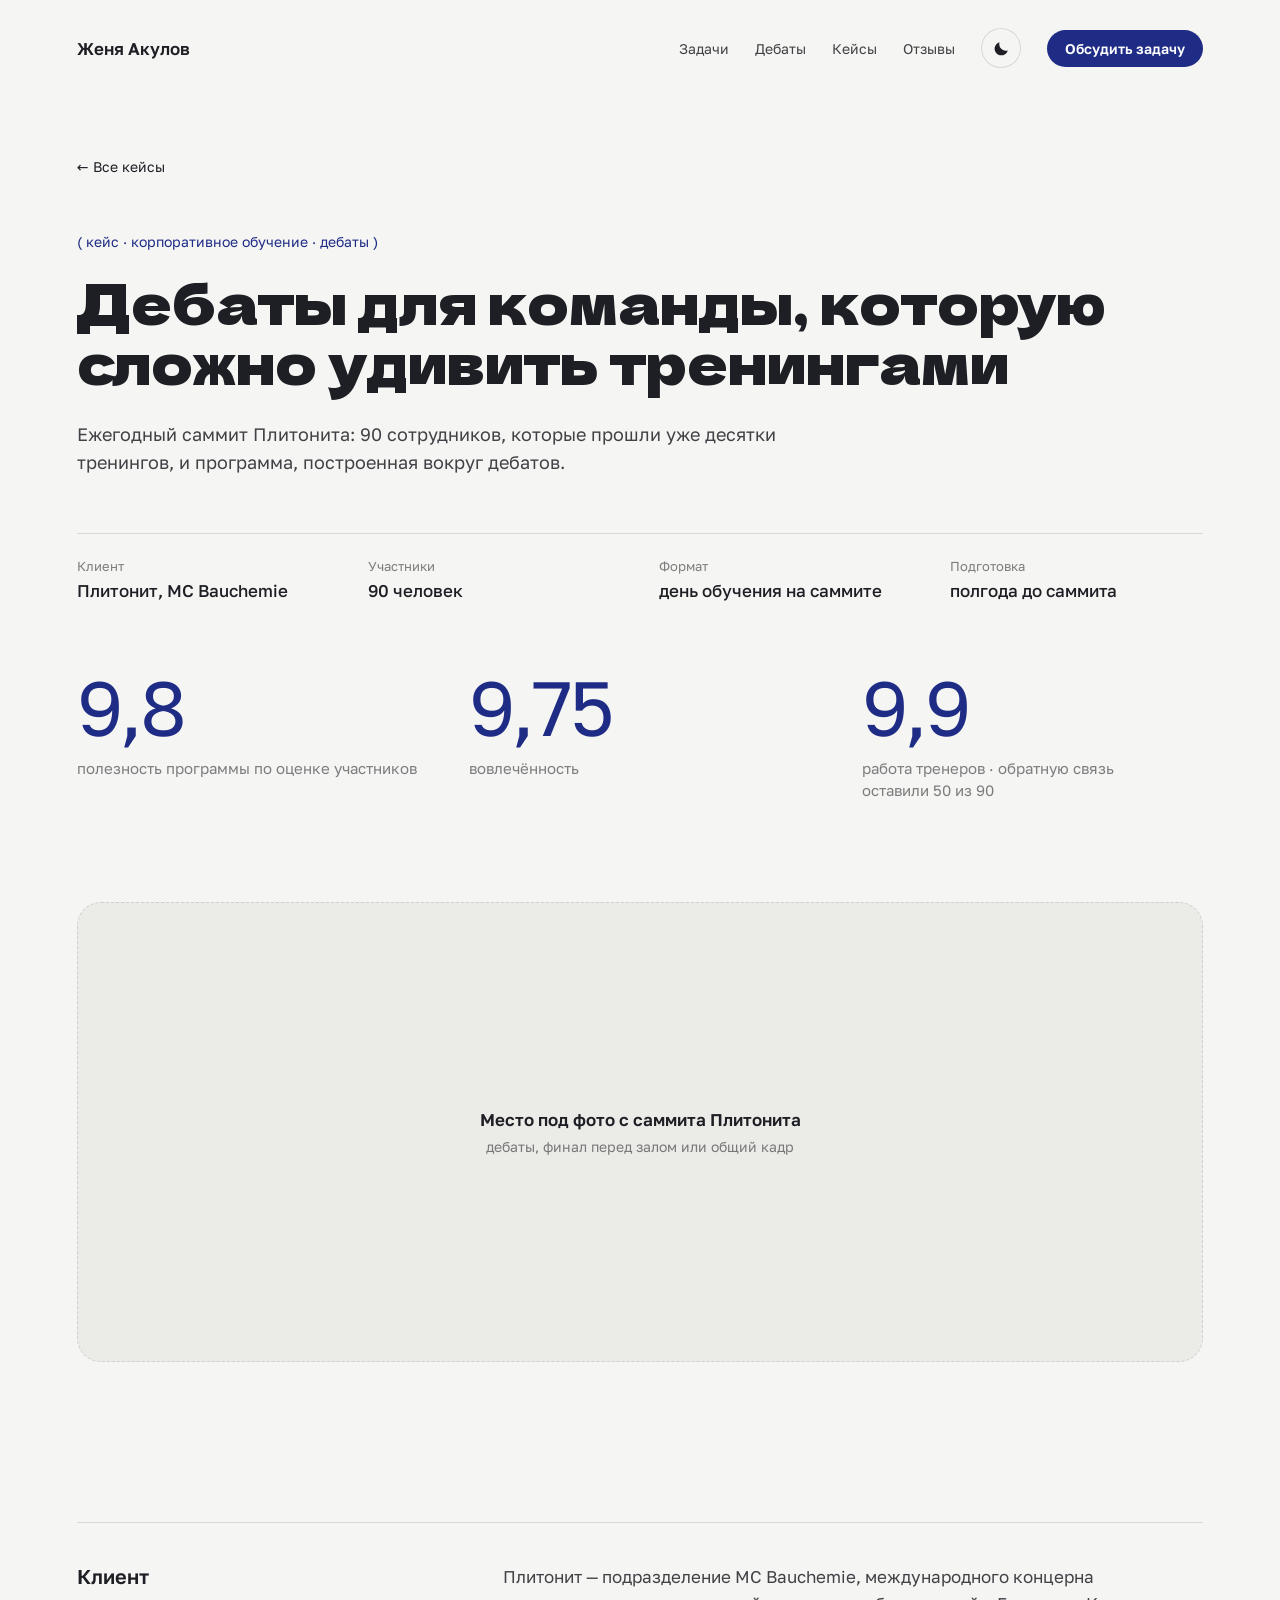
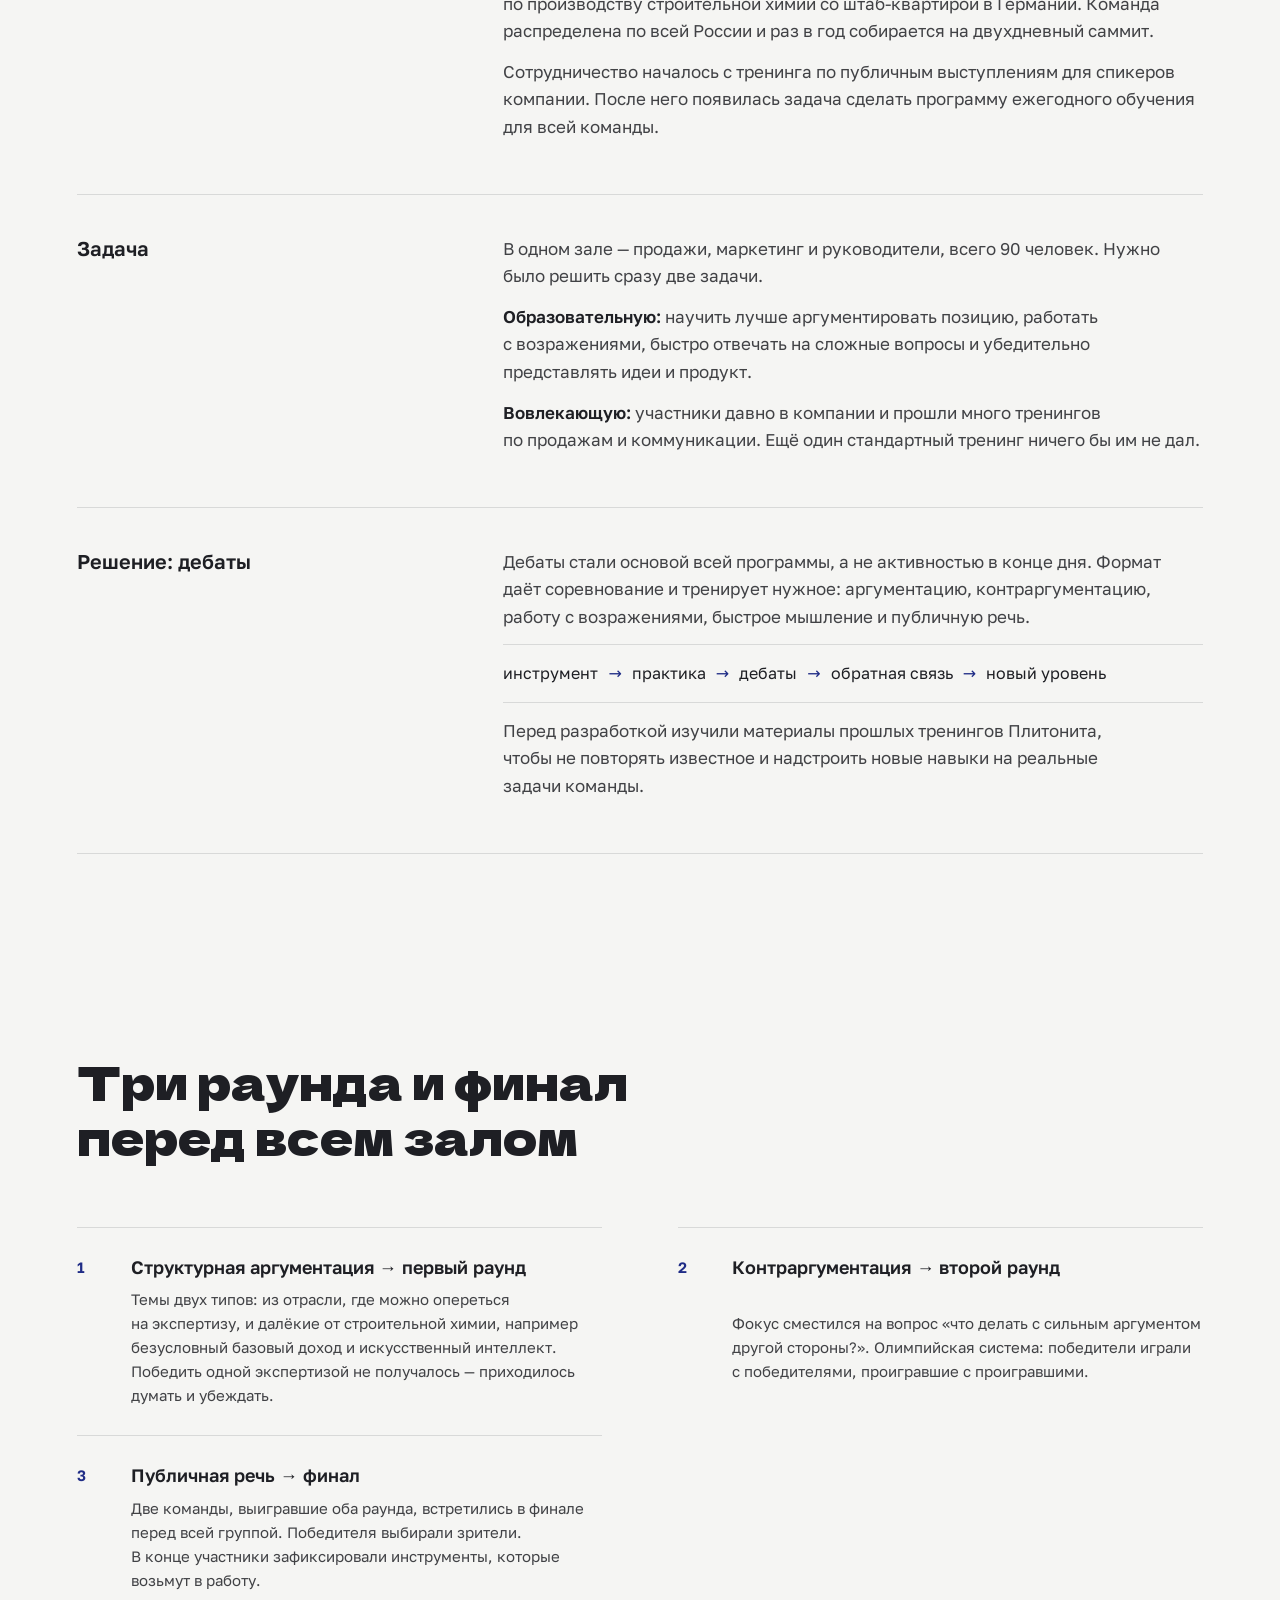
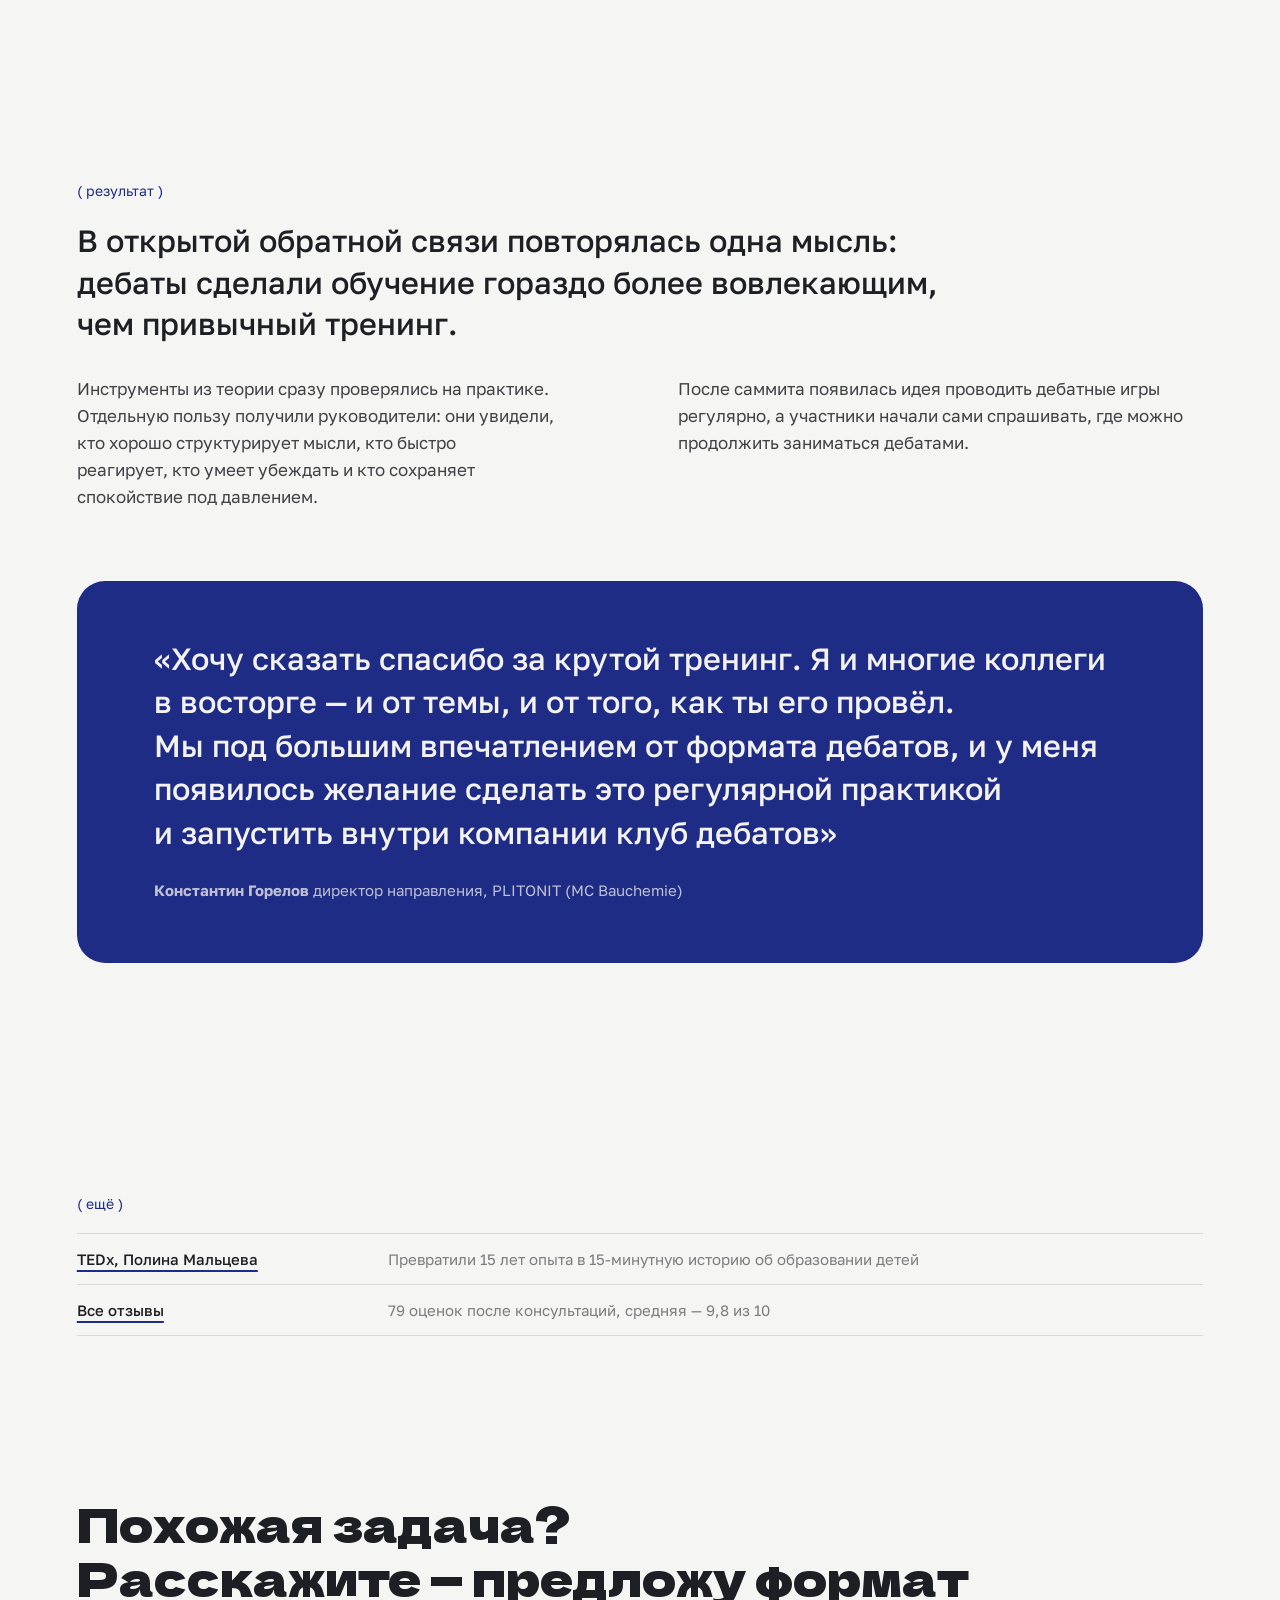
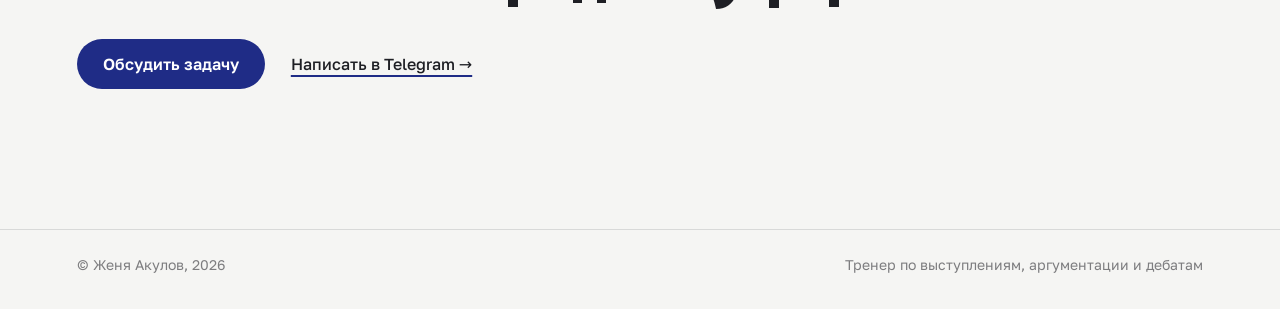
==== commit 7002f306: "Add files via upload" ====
--- a/case-plitonit.html
+++ b/case-plitonit.html
@@ -217,6 +217,66 @@
 .btn.big{padding:18px 32px;font-size:17px}
 .tgs{font-size:14px!important;color:var(--mut2)!important;margin:16px 0 0!important}
 @container (max-width:760px){.tgbox{padding:26px}}
+
+/* ===== round 2: theme icon + mobile rhythm ===== */
+.site .theme{width:40px;height:40px;padding:0;display:grid;place-items:center;flex:none;border-radius:50%;box-shadow:inset 0 0 0 1px var(--line);transition:box-shadow .2s,transform .3s}
+.site .theme::before{content:none}
+.site .theme:hover{box-shadow:inset 0 0 0 1.5px var(--ink);transform:rotate(-15deg)}
+.theme svg{width:19px;height:19px;fill:none;stroke:var(--ink);stroke-width:1.8;stroke-linecap:round;stroke-linejoin:round}
+.theme .ic-moon{fill:var(--ink);stroke:none}
+.light .ic-sun{display:none}.dark .ic-moon{display:none}
+.site h1,.site h2{hyphens:manual!important;-webkit-hyphens:manual!important}
+@container (max-width:760px){
+ .site h1{font-size:calc(34px*var(--k))}
+ .cases article,.cases .c2{grid-template-columns:1fr!important}
+ .ag figure{order:2}.ag .big img{aspect-ratio:4/3}
+ .sbig img{aspect-ratio:4/3;transform:rotate(-1.5deg)}
+ .tl{display:flex!important;overflow-x:auto;scroll-snap-type:x mandatory;gap:12px;margin-right:-20px;padding-right:20px;scrollbar-width:none}
+ .tl::-webkit-scrollbar{display:none}
+ .tl li{flex:0 0 72%;scroll-snap-align:start}
+ .tph img{aspect-ratio:16/10}
+ .site .theme{width:38px;height:38px}
+}
+/* mobile trims */
+.more-m>summary{display:none}
+.tph img{object-position:50% 40%}
+@container (max-width:760px){
+ .more-m>summary{display:flex;padding:18px 0;border-top:1px solid var(--line);font-size:16px;justify-content:space-between;width:100%}
+ .sqs .sq:nth-child(n+4){display:none}
+ .vg{display:flex!important;overflow-x:auto;scroll-snap-type:x mandatory;margin-right:-20px;padding-right:20px;scrollbar-width:none}
+ .vg::-webkit-scrollbar{display:none}
+ .vc{flex:0 0 64%;scroll-snap-align:start;min-height:160px}
+ .tph img{aspect-ratio:4/5}
+}
+@container (max-width:760px){.tph img{aspect-ratio:1/1}}
+/* reviews separation */
+.sq{padding-top:24px;border-top:1px solid var(--line)}
+.sq p:first-child::before{content:'';display:block;width:28px;height:3px;background:var(--acc);margin-bottom:16px;border-radius:2px}
+.sq .w{margin-top:14px!important}
+/* mobile type scale -1 step */
+@container (max-width:760px){
+ .site p,.site li,.site dd,.site dt{font-size:15px}
+ .lead,.ag p,.sg p,.dg p,.appr p,.td p,.crow p,.cases article p,.kor p,.two p{font-size:15px!important;line-height:1.6}
+ .sq p{font-size:15.5px!important;line-height:1.55}
+ .sq .w,.meta,.tag,.facts p,.logos,.mini span,figcaption,.cred2,.tl span,.edu,.cl,.vc>span:last-child,.cm span,.lk,.ls{font-size:13px!important}
+ .sqs{gap:34px!important}
+ .pc .q{font-size:16px!important}
+ .bq>p{font-size:18px!important}
+ .site h3,.trow h3,.cases h3,.crow h3,.steps h3{font-size:17px!important}
+ .facts b{font-size:24px}
+ .qs summary{font-size:16px!important}
+ .cl{font-size:15px!important}
+ .tgq{font-size:16px!important}
+ .mid p{font-size:18px!important}
+ .site .mq2,.site .mq2.col{font-size:calc(19px*var(--k))!important}
+ .bigq blockquote{font-size:calc(24px*var(--k))!important}
+ .kor blockquote{font-size:calc(21px*var(--k))!important}
+ .lq,.aqt,.cm p{font-size:15px!important}
+ .big{font-size:19px!important}
+ .num,.cases .num{font-size:52px!important}
+ .bign b{font-size:46px!important}
+}
+@container (max-width:760px){section>h2,.ag h2,.cg h2,.pcta h2,.sg h2{font-size:min(calc(25px*var(--k)),7.2cqw)}.site h1{font-size:min(calc(32px*var(--k)),9cqw)}}
 .nav a.logo{text-decoration:none;font-weight:600;font-size:17px;margin-right:auto}
 .nav .links a{text-decoration:none}
 .pin{padding:60px 6cqw 0}
@@ -306,7 +366,9 @@
 .vrev{background:var(--sf);color:var(--ink)!important}.vrev .pl{background:var(--btn);color:var(--btnt)}
 .vph2{border:1.5px dashed var(--line);background:var(--sf);border-radius:22px;padding:30px}
 .vph2 .play{background:var(--line)!important;color:var(--ink)!important}
-</style></head><body><div class="page"><div class="site light f-dela"><header class="phead"><nav class="nav"><a class="logo" href="index.html">Женя Акулов</a><span class="links"><a href="index.html#tasks">Задачи</a><a href="index.html#debates">Дебаты</a><a href="index.html#cases">Кейсы</a><a href="reviews.html">Отзывы</a></span><button class="theme" type="button" aria-label="Сменить тему"><span class="tt-d">светлая&nbsp;тема</span><span class="tt-l">тёмная&nbsp;тема</span></button><a class="btn sm" href="index.html#contact">Обсудить задачу</a></nav><div class="pin"><a class="back" href="index.html#cases">← Все&nbsp;кейсы</a>
+@container (max-width:760px){.phead h1{font-size:min(calc(32px*var(--k)),7.6cqw)}}
+@container (max-width:760px){.phead h1{font-size:min(calc(32px*var(--k)),6.6cqw)}}
+</style></head><body><div class="page"><div class="site light f-dela"><header class="phead"><nav class="nav"><a class="logo" href="index.html">Женя Акулов</a><span class="links"><a href="index.html#tasks">Задачи</a><a href="index.html#debates">Дебаты</a><a href="index.html#cases">Кейсы</a><a href="reviews.html">Отзывы</a></span><button class="theme" type="button" aria-label="Сменить тему" title="Сменить тему"><svg class="ic-sun" viewBox="0 0 24 24" aria-hidden="true"><circle cx="12" cy="12" r="4.2"/><path d="M12 2.5v2.6M12 18.9v2.6M2.5 12h2.6M18.9 12h2.6M5.3 5.3l1.8 1.8M16.9 16.9l1.8 1.8M5.3 18.7l1.8-1.8M16.9 7.1l1.8-1.8"/></svg><svg class="ic-moon" viewBox="0 0 24 24" aria-hidden="true"><path d="M20 14.5A8.5 8.5 0 0 1 9.5 4a8.5 8.5 0 1 0 10.5 10.5z"/></svg></button><a class="btn sm" href="index.html#contact">Обсудить задачу</a></nav><div class="pin"><a class="back" href="index.html#cases">← Все&nbsp;кейсы</a>
 <p class="lbl">(&nbsp;кейс · корпоративное обучение · дебаты&nbsp;)</p><h1>Дебаты для&nbsp;команды, которую сложно удивить тренингами</h1>
 <p class="lead">Ежегодный саммит Плитонита: 90&nbsp;сотрудников, которые прошли уже&nbsp;десятки тренингов, и&nbsp;программа, построенная вокруг дебатов.</p>
 <dl class="meta4"><div><dt>Клиент</dt><dd>Плитонит, MC&nbsp;Bauchemie</dd></div><div><dt>Участники</dt><dd>90&nbsp;человек</dd></div><div><dt>Формат</dt><dd>день обучения на&nbsp;саммите</dd></div><div><dt>Подготовка</dt><dd>полгода до&nbsp;саммита</dd></div></dl>
@@ -336,4 +398,5 @@
  document.querySelector('.strike')&&document.querySelector('.strike').classList.add('draw');
 }
 })();
+(function(){var m=matchMedia('(max-width:760px)');function f(){document.querySelectorAll('.more-m').forEach(function(d){d.open=!m.matches})}f();m.addEventListener&&m.addEventListener('change',f)})();
 </script></body></html>
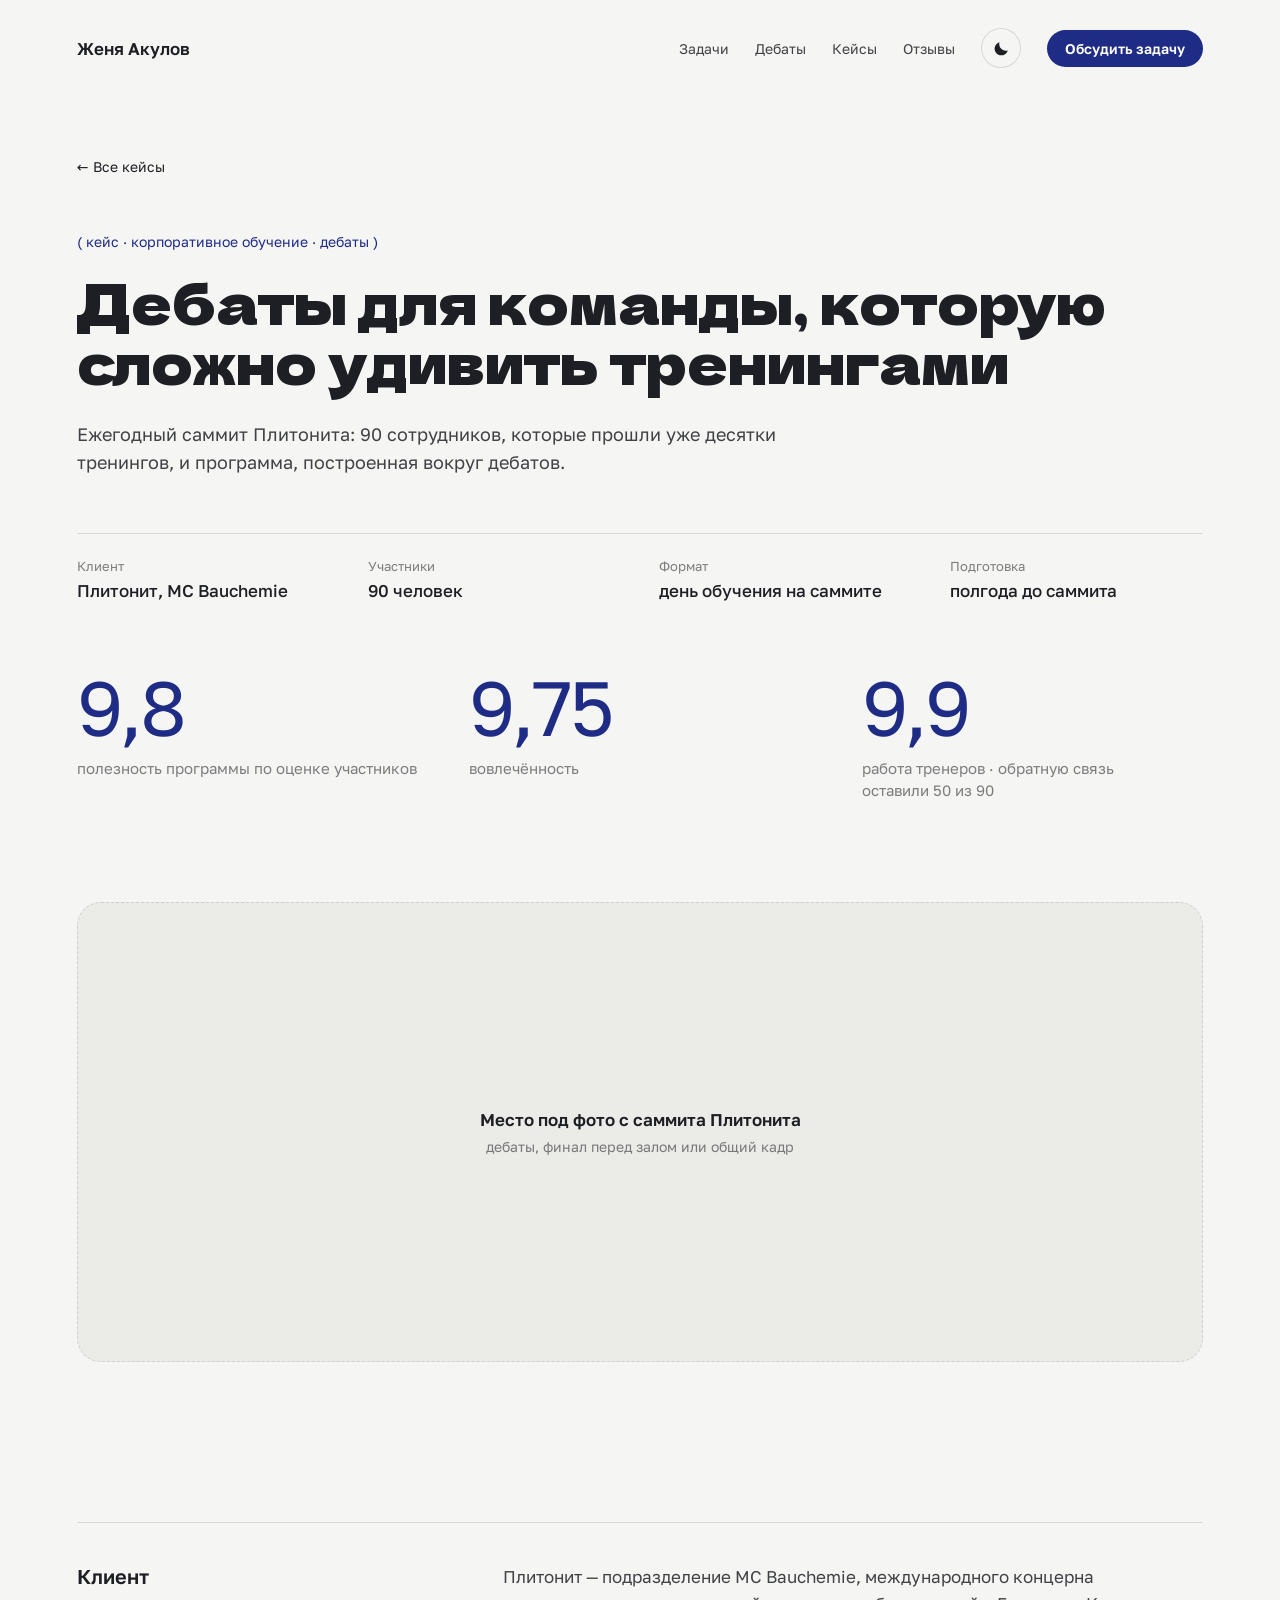
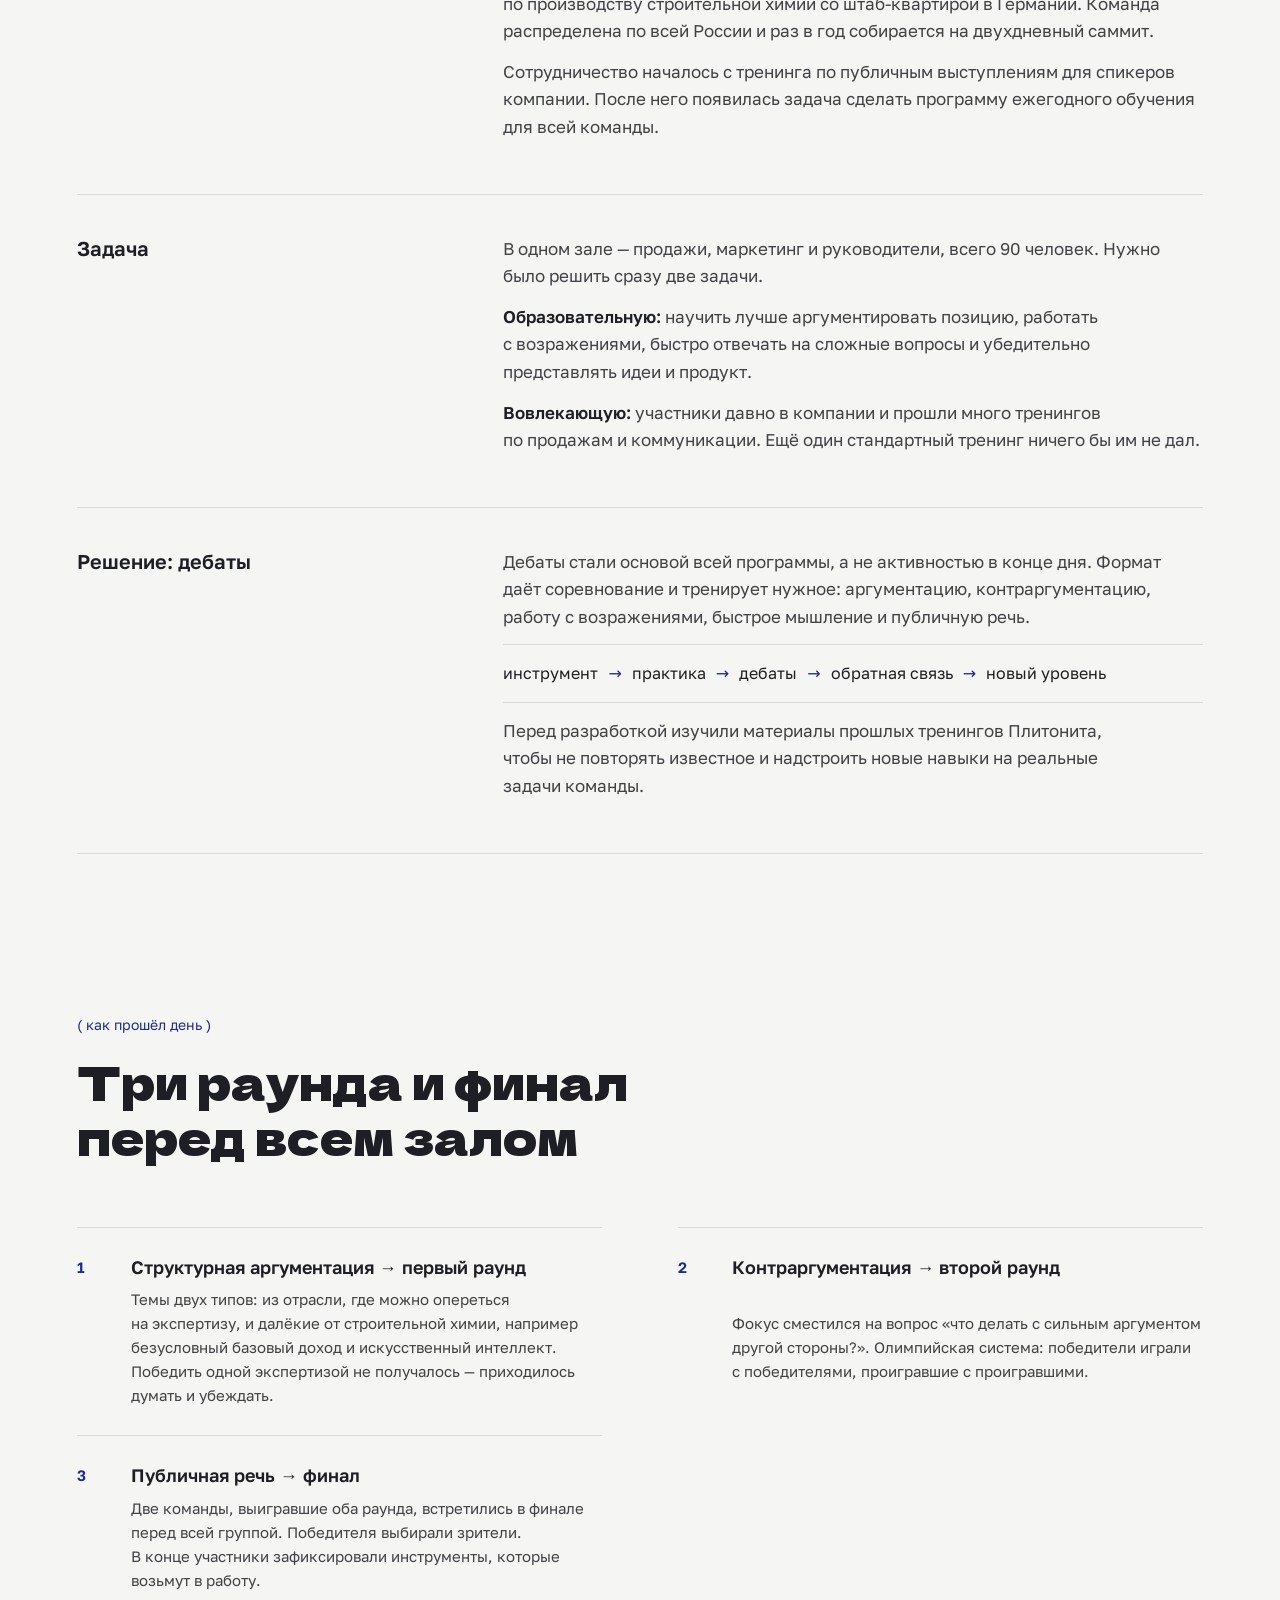
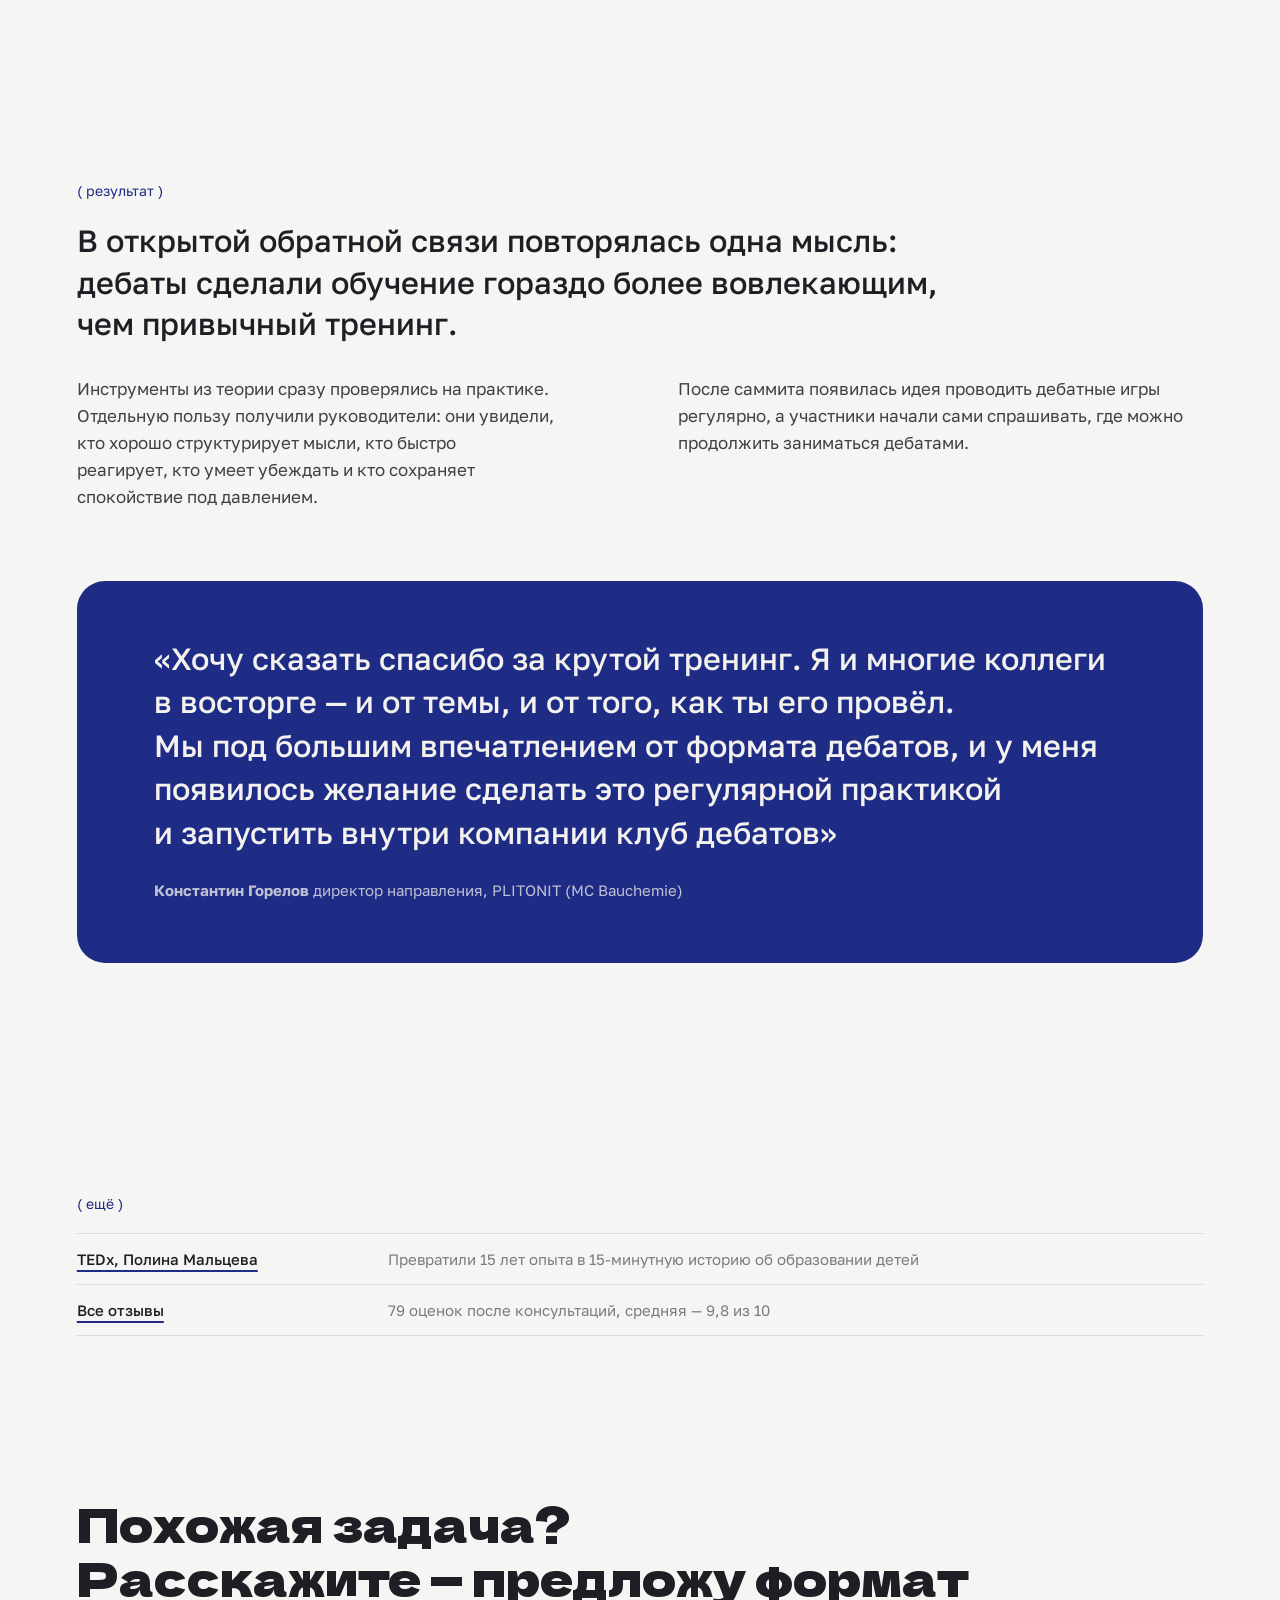
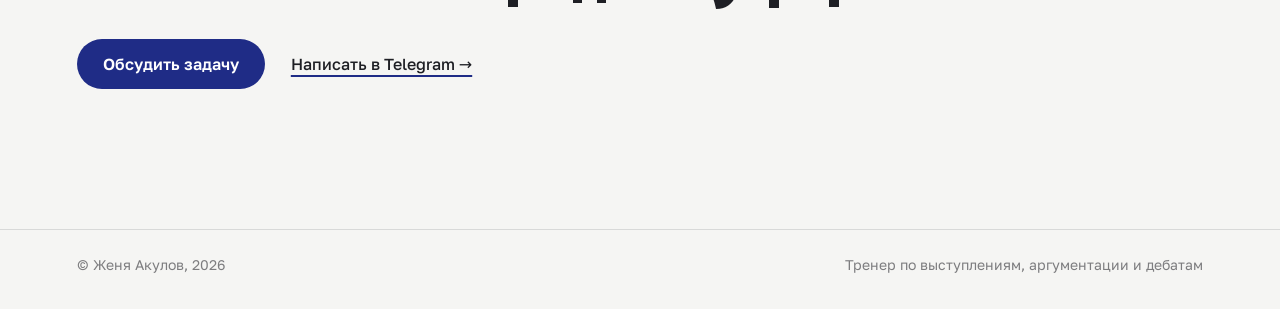
==== commit b930e759: "Add files via upload" ====
--- a/case-plitonit.html
+++ b/case-plitonit.html
@@ -1,4 +1,4 @@
-<!doctype html><html lang="ru"><head><meta charset="utf-8"><meta name="viewport" content="width=device-width,initial-scale=1"><title>Кейс: Плитонит · Женя Акулов</title><style>@font-face{font-family:'Golos Text';font-weight:400;font-display:swap;src:url(fonts/golos-text-cyrillic-400-normal.woff2) format('woff2');unicode-range:U+0301,U+0400-045F,U+0490-0491,U+04B0-04B1,U+2116}
+<!doctype html><html lang="ru"><head><meta charset="utf-8"><meta name="viewport" content="width=device-width,initial-scale=1"><title>Кейс: Плитонит · Женя Акулов</title><meta name="description" content="Кейс: дебаты для команды Плитонита (MC Bauchemie), которую сложно удивить тренингами. Оценка программы 9,8 из 10."><meta property="og:type" content="website"><meta property="og:title" content="Кейс: Плитонит · Женя Акулов"><meta property="og:description" content="Кейс: дебаты для команды Плитонита (MC Bauchemie), которую сложно удивить тренингами. Оценка программы 9,8 из 10."><meta property="og:image" content="https://zhenya-akulov.vercel.app/img/og.jpg"><meta name="twitter:card" content="summary_large_image"><link rel="icon" href="favicon.svg" type="image/svg+xml"><meta name="theme-color" content="#1F2C86"><style>@font-face{font-family:'Golos Text';font-weight:400;font-display:swap;src:url(fonts/golos-text-cyrillic-400-normal.woff2) format('woff2');unicode-range:U+0301,U+0400-045F,U+0490-0491,U+04B0-04B1,U+2116}
 @font-face{font-family:'Golos Text';font-weight:400;font-display:swap;src:url(fonts/golos-text-latin-400-normal.woff2) format('woff2');unicode-range:U+0000-00FF,U+0131,U+0152-0153,U+02BB-02BC,U+02C6,U+02DA,U+02DC,U+0304,U+0308,U+0329,U+2000-206F,U+20AC,U+2122,U+2191,U+2193,U+2212,U+2215,U+FEFF,U+FFFD}
 @font-face{font-family:'Golos Text';font-weight:500;font-display:swap;src:url(fonts/golos-text-cyrillic-500-normal.woff2) format('woff2');unicode-range:U+0301,U+0400-045F,U+0490-0491,U+04B0-04B1,U+2116}
 @font-face{font-family:'Golos Text';font-weight:500;font-display:swap;src:url(fonts/golos-text-latin-500-normal.woff2) format('woff2');unicode-range:U+0000-00FF,U+0131,U+0152-0153,U+02BB-02BC,U+02C6,U+02DA,U+02DC,U+0304,U+0308,U+0329,U+2000-206F,U+20AC,U+2122,U+2191,U+2193,U+2212,U+2215,U+FEFF,U+FFFD}
@@ -277,6 +277,32 @@
  .bign b{font-size:46px!important}
 }
 @container (max-width:760px){section>h2,.ag h2,.cg h2,.pcta h2,.sg h2{font-size:min(calc(25px*var(--k)),7.2cqw)}.site h1{font-size:min(calc(32px*var(--k)),9cqw)}}
+/* video thumbs */
+.site .vc{padding:0;overflow:hidden;min-height:0;gap:6px}
+.vth{position:relative;display:block;aspect-ratio:16/10;overflow:hidden;margin-bottom:6px}
+.vth img{width:100%;height:100%;object-fit:cover;transition:transform .4s}
+.vc:hover .vth img{transform:scale(1.04)}
+.vth .pl{position:absolute;left:14px;bottom:14px;margin:0!important;box-shadow:0 4px 14px rgba(0,0,0,.3)}
+.site .vc b{margin:6px 18px 0}.site .vc>span:last-child{margin:0 18px 20px}
+@container (max-width:760px){.site .vc{flex:0 0 78%}}
+/* sticky nav + burger */
+.site{overflow:clip}
+.nav{position:sticky;top:0;z-index:40;background:color-mix(in srgb,var(--bg) 86%,transparent);-webkit-backdrop-filter:blur(14px);backdrop-filter:blur(14px);transition:box-shadow .25s,padding .25s}
+.nav.scrolled{box-shadow:0 1px 0 var(--line);padding-top:14px;padding-bottom:14px}
+section,[id]{scroll-margin-top:84px}
+html{scroll-behavior:smooth}
+.burger{display:none;width:38px;height:38px;border:0;border-radius:50%;background:transparent;box-shadow:inset 0 0 0 1px var(--line);cursor:pointer;flex:none;place-items:center;align-content:center;gap:5px;padding:0}
+.burger span{display:block;width:16px;height:1.8px;background:var(--ink);border-radius:2px;transition:transform .25s}
+.nav.open .burger span:first-child{transform:translateY(3.4px) rotate(45deg)}
+.nav.open .burger span:last-child{transform:translateY(-3.4px) rotate(-45deg)}
+@container (max-width:760px){
+ .burger{display:grid;margin-left:auto}
+ .nav .logo{margin-right:0}
+ .nav .links{display:flex!important;position:absolute;left:0;right:0;top:100%;flex-direction:column;gap:0;padding:6px 20px 18px;background:var(--bg);box-shadow:0 1px 0 var(--line),0 18px 30px rgba(0,0,0,.08);opacity:0;visibility:hidden;transform:translateY(-6px);transition:opacity .2s,transform .2s,visibility .2s}
+ .nav.open .links{opacity:1;visibility:visible;transform:none}
+ .nav .links a{font-size:18px;padding:12px 0;border-bottom:1px solid var(--line);color:var(--ink)}
+ .nav .links a:last-child{border-bottom:0}
+}
 .nav a.logo{text-decoration:none;font-weight:600;font-size:17px;margin-right:auto}
 .nav .links a{text-decoration:none}
 .pin{padding:60px 6cqw 0}
@@ -368,7 +394,8 @@
 .vph2 .play{background:var(--line)!important;color:var(--ink)!important}
 @container (max-width:760px){.phead h1{font-size:min(calc(32px*var(--k)),7.6cqw)}}
 @container (max-width:760px){.phead h1{font-size:min(calc(32px*var(--k)),6.6cqw)}}
-</style></head><body><div class="page"><div class="site light f-dela"><header class="phead"><nav class="nav"><a class="logo" href="index.html">Женя Акулов</a><span class="links"><a href="index.html#tasks">Задачи</a><a href="index.html#debates">Дебаты</a><a href="index.html#cases">Кейсы</a><a href="reviews.html">Отзывы</a></span><button class="theme" type="button" aria-label="Сменить тему" title="Сменить тему"><svg class="ic-sun" viewBox="0 0 24 24" aria-hidden="true"><circle cx="12" cy="12" r="4.2"/><path d="M12 2.5v2.6M12 18.9v2.6M2.5 12h2.6M18.9 12h2.6M5.3 5.3l1.8 1.8M16.9 16.9l1.8 1.8M5.3 18.7l1.8-1.8M16.9 7.1l1.8-1.8"/></svg><svg class="ic-moon" viewBox="0 0 24 24" aria-hidden="true"><path d="M20 14.5A8.5 8.5 0 0 1 9.5 4a8.5 8.5 0 1 0 10.5 10.5z"/></svg></button><a class="btn sm" href="index.html#contact">Обсудить задачу</a></nav><div class="pin"><a class="back" href="index.html#cases">← Все&nbsp;кейсы</a>
+.pwide img.natimg{height:auto;max-width:980px;width:100%}
+</style></head><body><div class="page"><div class="site light f-dela"><nav class="nav"><a class="logo" href="index.html">Женя Акулов</a><span class="links"><a href="index.html#tasks">Задачи</a><a href="index.html#debates">Дебаты</a><a href="index.html#cases">Кейсы</a><a href="reviews.html">Отзывы</a></span><button class="burger" type="button" aria-label="Меню" aria-expanded="false"><span></span><span></span></button><button class="theme" type="button" aria-label="Сменить тему" title="Сменить тему"><svg class="ic-sun" viewBox="0 0 24 24" aria-hidden="true"><circle cx="12" cy="12" r="4.2"/><path d="M12 2.5v2.6M12 18.9v2.6M2.5 12h2.6M18.9 12h2.6M5.3 5.3l1.8 1.8M16.9 16.9l1.8 1.8M5.3 18.7l1.8-1.8M16.9 7.1l1.8-1.8"/></svg><svg class="ic-moon" viewBox="0 0 24 24" aria-hidden="true"><path d="M20 14.5A8.5 8.5 0 0 1 9.5 4a8.5 8.5 0 1 0 10.5 10.5z"/></svg></button><a class="btn sm" href="index.html#contact">Обсудить задачу</a></nav><header class="phead"><div class="pin"><a class="back" href="index.html#cases">← Все&nbsp;кейсы</a>
 <p class="lbl">(&nbsp;кейс · корпоративное обучение · дебаты&nbsp;)</p><h1>Дебаты для&nbsp;команды, которую сложно удивить тренингами</h1>
 <p class="lead">Ежегодный саммит Плитонита: 90&nbsp;сотрудников, которые прошли уже&nbsp;десятки тренингов, и&nbsp;программа, построенная вокруг дебатов.</p>
 <dl class="meta4"><div><dt>Клиент</dt><dd>Плитонит, MC&nbsp;Bauchemie</dd></div><div><dt>Участники</dt><dd>90&nbsp;человек</dd></div><div><dt>Формат</dt><dd>день обучения на&nbsp;саммите</dd></div><div><dt>Подготовка</dt><dd>полгода до&nbsp;саммита</dd></div></dl>
@@ -399,4 +426,5 @@
 }
 })();
 (function(){var m=matchMedia('(max-width:760px)');function f(){document.querySelectorAll('.more-m').forEach(function(d){d.open=!m.matches})}f();m.addEventListener&&m.addEventListener('change',f)})();
+(function(){document.querySelectorAll('.nav').forEach(function(n){var b=n.querySelector('.burger');if(b)b.onclick=function(){var o=n.classList.toggle('open');b.setAttribute('aria-expanded',o)};n.querySelectorAll('.links a').forEach(function(a){a.addEventListener('click',function(){n.classList.remove('open');b&&b.setAttribute('aria-expanded','false')})});function s(){n.classList.toggle('scrolled',window.scrollY>10)}window.addEventListener('scroll',s,{passive:true});s()});document.addEventListener('click',function(e){document.querySelectorAll('.nav.open').forEach(function(n){if(!n.contains(e.target))n.classList.remove('open')})})})();
 </script></body></html>
